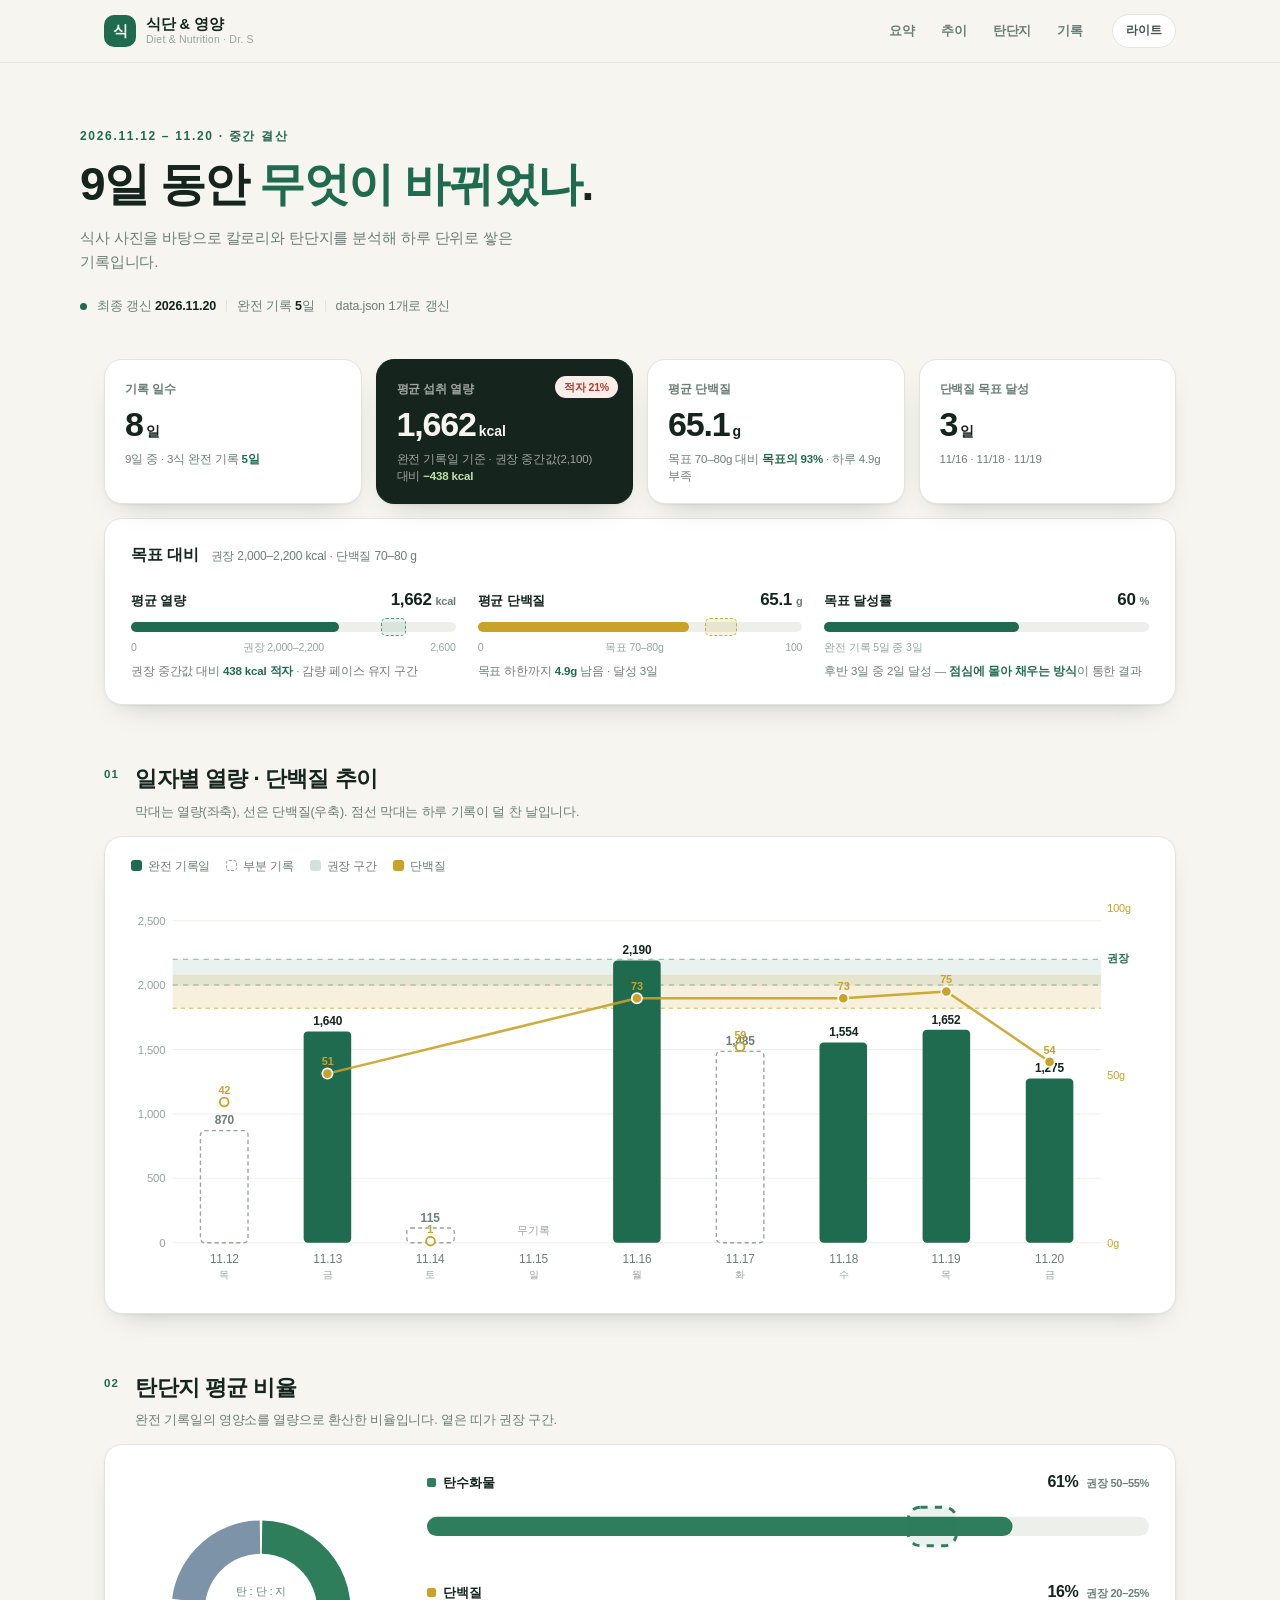
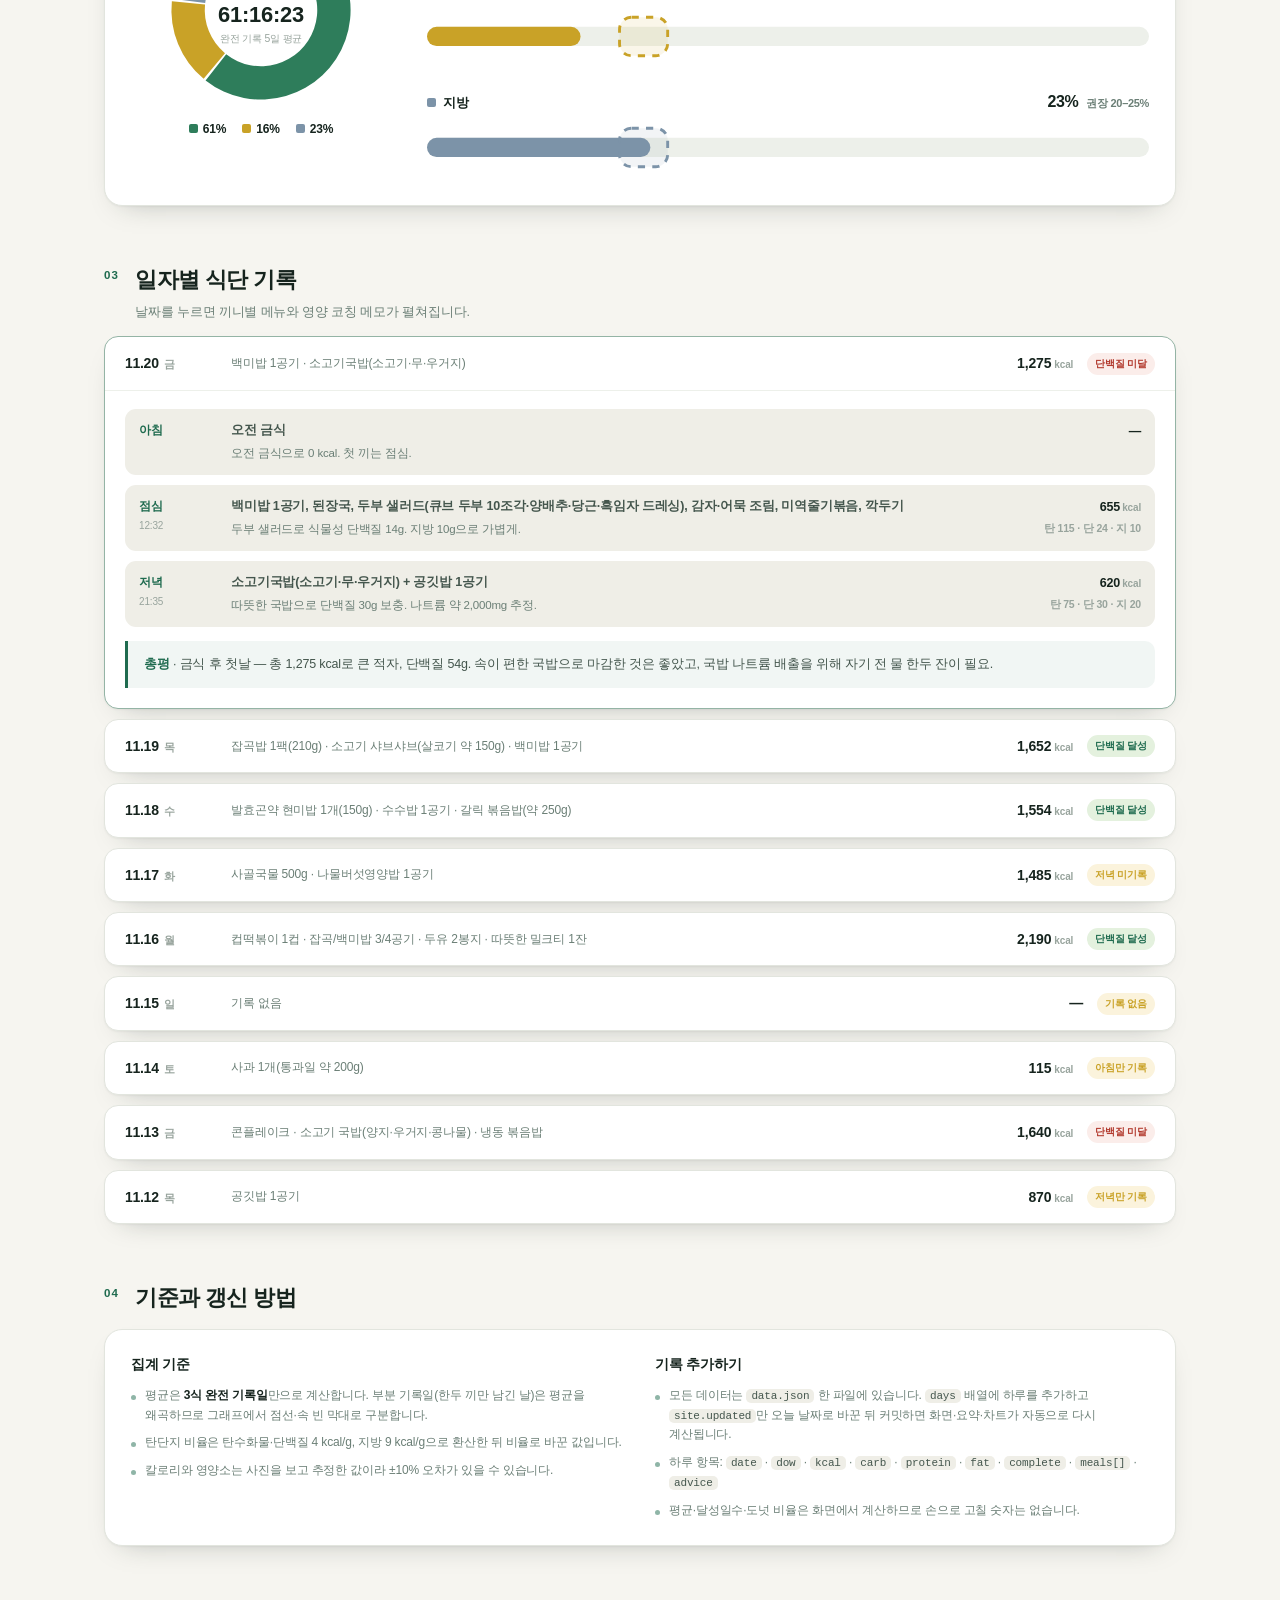
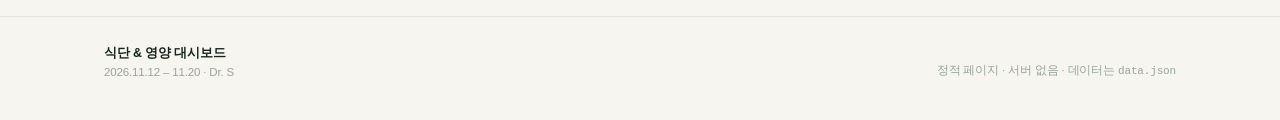
==== diet/index.html @ b8aea612 "식단 대시보드 추가: 2026.11.12–11.20 결산 (diet/, data.json 기반)" ====
<!DOCTYPE html>
<html lang="ko" data-theme="light">
<head>
<meta charset="utf-8">
<meta name="viewport" content="width=device-width, initial-scale=1">
<title>식단 &amp; 영양 대시보드 · Dr. S</title>
<meta name="description" content="2026년 11월 12일–20일 식단 기록 결산. 일자별 열량·단백질 추이와 탄단지 비율, 끼니별 타임라인을 한 화면에 정리한 정적 대시보드.">
<meta name="color-scheme" content="light dark">
<meta name="theme-color" content="#F6F5F0" media="(prefers-color-scheme: light)">
<meta name="theme-color" content="#0F1714" media="(prefers-color-scheme: dark)">
<meta property="og:type" content="website">
<meta property="og:title" content="식단 &amp; 영양 대시보드">
<meta property="og:description" content="9일 식단 결산 — 일자별 열량·단백질, 탄단지 비율, 끼니별 기록">
<link rel="icon" href="data:image/svg+xml,%3Csvg xmlns='http://www.w3.org/2000/svg' viewBox='0 0 64 64'%3E%3Crect width='64' height='64' rx='14' fill='%231F6B4F'/%3E%3Ctext x='32' y='45' font-family='sans-serif' font-size='34' fill='%23F6F5F0' text-anchor='middle'%3E%EC%8B%9D%3C/text%3E%3C/svg%3E">
<link rel="stylesheet" href="style.css?v=20261120a">
<script src="app.js?v=20261120a" defer></script>
</head>
<body>
<a class="skip" href="#main">본문으로 건너뛰기</a>

<header class="topbar">
  <div class="wrap topbar__inner">
    <a class="brand" href="#top">
      <span class="brand__mark" aria-hidden="true">식</span>
      <span class="brand__text">
        <strong>식단 &amp; 영양</strong>
        <span>Diet &amp; Nutrition · Dr. S</span>
      </span>
    </a>
    <nav class="nav" aria-label="섹션 이동">
      <a href="#summary">요약</a>
      <a href="#trend">추이</a>
      <a href="#macro">탄단지</a>
      <a href="#timeline">기록</a>
    </nav>
    <button class="theme" id="themeToggle" type="button" aria-pressed="false">
      <span id="themeLabel">라이트</span>
    </button>
  </div>
</header>

<main id="main">

  <section class="hero wrap" id="top">
    <div class="hero__text">
      <p class="eyebrow">2026.11.12 – 11.20 · 중간 결산</p>
      <h1>9일 동안 <em>무엇이 바뀌었나</em>.</h1>
      <p class="lead" id="siteNote">식사 사진을 바탕으로 칼로리와 탄단지를 분석해 하루 단위로 쌓은 기록입니다.</p>
      <div class="hero__meta">
        <span class="pulse" aria-hidden="true"></span>
        <span>최종 갱신 <b id="updated">—</b></span>
        <span class="sep" aria-hidden="true"></span>
        <span>완전 기록 <b id="completeCount">—</b>일</span>
        <span class="sep" aria-hidden="true"></span>
        <span>data.json <span class="mono">1</span>개로 갱신</span>
      </div>
    </div>
  </section>

  <section class="wrap" id="summary">
    <div class="kpis" id="kpis" aria-label="핵심 지표"></div>

    <div class="panel">
      <div class="panel__head">
        <h2>목표 대비</h2>
        <p>권장 2,000–2,200 kcal · 단백질 70–80 g</p>
      </div>
      <div id="gauges" class="gauges"></div>
    </div>
  </section>

  <section class="wrap" id="trend">
    <div class="sec-head">
      <p class="sec-num" aria-hidden="true">01</p>
      <div class="sec-head__body">
        <h2>일자별 열량 · 단백질 추이</h2>
        <p>막대는 열량(좌축), 선은 단백질(우축). 점선 막대는 하루 기록이 덜 찬 날입니다.</p>
      </div>
    </div>
    <div class="panel panel--chart">
      <div class="legend">
        <span><i class="sw sw--full"></i>완전 기록일</span>
        <span><i class="sw sw--part"></i>부분 기록</span>
        <span><i class="sw sw--band"></i>권장 구간</span>
        <span><i class="sw sw--line"></i>단백질</span>
      </div>
      <div class="chart" id="trendChart"></div>
    </div>
  </section>

  <section class="wrap" id="macro">
    <div class="sec-head">
      <p class="sec-num" aria-hidden="true">02</p>
      <div class="sec-head__body">
        <h2>탄단지 평균 비율</h2>
        <p>완전 기록일의 영양소를 열량으로 환산한 비율입니다. 옅은 띠가 권장 구간.</p>
      </div>
    </div>
    <div class="panel macro">
      <div class="macro__donut" id="macroDonut"></div>
      <div class="macro__bars" id="macroBars"></div>
    </div>
  </section>

  <section class="wrap" id="timeline">
    <div class="sec-head">
      <p class="sec-num" aria-hidden="true">03</p>
      <div class="sec-head__body">
        <h2>일자별 식단 기록</h2>
        <p>날짜를 누르면 끼니별 메뉴와 영양 코칭 메모가 펼쳐집니다.</p>
      </div>
    </div>
    <div class="days" id="days"></div>
  </section>

  <section class="wrap" id="about">
    <div class="sec-head">
      <p class="sec-num" aria-hidden="true">04</p>
      <div class="sec-head__body">
        <h2>기준과 갱신 방법</h2>
      </div>
    </div>
    <div class="panel notes">
      <div class="note">
        <h3>집계 기준</h3>
        <ul>
          <li>평균은 <b>3식 완전 기록일</b>만으로 계산합니다. 부분 기록일(한두 끼만 남긴 날)은 평균을 왜곡하므로 그래프에서 점선·속 빈 막대로 구분합니다.</li>
          <li>탄단지 비율은 탄수화물·단백질 4 kcal/g, 지방 9 kcal/g으로 환산한 뒤 비율로 바꾼 값입니다.</li>
          <li>칼로리와 영양소는 사진을 보고 추정한 값이라 ±10% 오차가 있을 수 있습니다.</li>
        </ul>
      </div>
      <div class="note">
        <h3>기록 추가하기</h3>
        <ul>
          <li>모든 데이터는 <code>data.json</code> 한 파일에 있습니다. <code>days</code> 배열에 하루를 추가하고 <code>site.updated</code>만 오늘 날짜로 바꾼 뒤 커밋하면 화면·요약·차트가 자동으로 다시 계산됩니다.</li>
          <li>하루 항목: <code>date</code> · <code>dow</code> · <code>kcal</code> · <code>carb</code> · <code>protein</code> · <code>fat</code> · <code>complete</code> · <code>meals[]</code> · <code>advice</code></li>
          <li>평균·달성일수·도넛 비율은 화면에서 계산하므로 손으로 고칠 숫자는 없습니다.</li>
        </ul>
      </div>
    </div>
  </section>

</main>

<footer class="foot">
  <div class="wrap foot__inner">
    <div>
      <b>식단 &amp; 영양 대시보드</b>
      <span>2026.11.12 – 11.20 · Dr. S</span>
    </div>
    <div class="foot__right">
      <span>정적 페이지 · 서버 없음 · 데이터는 <code>data.json</code></span>
    </div>
  </div>
</footer>

<div class="tooltip" id="tooltip" role="status" aria-live="polite"></div>
</body>
</html>
---- diet/style.css ----
/* 식단 & 영양 대시보드 — 정적 스타일시트
   라이트/다크 두 모드. 색은 아래 변수만 바꾸면 전체에 반영됩니다. */

:root {
  --bg: #F6F5F0;
  --bg-soft: #EFEEE7;
  --panel: #FFFFFF;
  --ink: #16241E;
  --ink-2: #44564D;
  --ink-3: #6B7F76;
  --ink-4: #98A49D;
  --line: #E2E5DE;
  --line-soft: #EDF0EA;
  --green: #1F6B4F;
  --green-mid: #2E7D5B;
  --green-soft: #E4F1DE;
  --gold: #C9A227;
  --gold-soft: #FBF3DC;
  --slate: #7C93A8;
  --red: #B23A2E;
  --red-soft: #FBEDEA;
  --shadow: 0 1px 2px rgba(22, 36, 30, .04), 0 12px 28px -18px rgba(22, 36, 30, .35);
  --radius: 18px;
  --mono: ui-monospace, SFMono-Regular, Menlo, monospace;
}

html[data-theme="dark"] {
  --bg: #0F1714;
  --bg-soft: #131D19;
  --panel: #16211C;
  --ink: #EEF3EC;
  --ink-2: #C3D0C8;
  --ink-3: #94A79C;
  --ink-4: #6E8177;
  --line: #26332C;
  --line-soft: #1E2A24;
  --green: #5FBF92;
  --green-mid: #4FAE83;
  --green-soft: #1D3A2C;
  --gold: #E0BE55;
  --gold-soft: #33290F;
  --slate: #93A9BC;
  --red: #E0796A;
  --red-soft: #3A211D;
  --shadow: 0 1px 2px rgba(0, 0, 0, .3), 0 18px 34px -24px rgba(0, 0, 0, .8);
}

* { margin: 0; padding: 0; box-sizing: border-box; }

html { scroll-behavior: smooth; }

body {
  font-family: 'Pretendard', -apple-system, BlinkMacSystemFont, 'Apple SD Gothic Neo',
    'Noto Sans KR', 'Malgun Gothic', sans-serif;
  background: var(--bg);
  color: var(--ink);
  line-height: 1.6;
  -webkit-font-smoothing: antialiased;
  letter-spacing: -.01em;
  word-break: keep-all;      /* 한글 어절 단위로 줄바꿈 */
  overflow-wrap: anywhere;
}

.wrap { width: 100%; max-width: 1120px; margin: 0 auto; padding: 0 24px; }
.mono { font-family: var(--mono); }

.skip {
  position: absolute; left: -9999px; top: 0; background: var(--ink); color: var(--bg);
  padding: 10px 16px; border-radius: 0 0 10px 0; z-index: 99;
}
.skip:focus { left: 0; }

/* ── 상단 바 ───────────────────────────────── */
.topbar {
  position: sticky; top: 0; z-index: 20;
  background: color-mix(in srgb, var(--bg) 86%, transparent);
  backdrop-filter: saturate(140%) blur(12px);
  border-bottom: 1px solid var(--line);
}
.topbar__inner { display: flex; align-items: center; gap: 18px; height: 62px; }
.brand { display: flex; align-items: center; gap: 10px; text-decoration: none; color: var(--ink); }
.brand__mark {
  width: 32px; height: 32px; border-radius: 10px; background: var(--green); color: #fff;
  display: grid; place-items: center; font-size: 15px; font-weight: 800;
}
.brand__text { display: flex; flex-direction: column; line-height: 1.2; }
.brand__text strong { font-size: 14.5px; font-weight: 800; }
.brand__text span { font-size: 10.5px; color: var(--ink-4); letter-spacing: .02em; }

.nav { display: flex; gap: 4px; margin-left: auto; }
.nav a {
  font-size: 13px; font-weight: 600; color: var(--ink-3); text-decoration: none;
  padding: 7px 11px; border-radius: 8px; transition: background .15s, color .15s;
}
.nav a:hover { background: var(--bg-soft); color: var(--ink); }

.theme {
  font: inherit; font-size: 12px; font-weight: 600; color: var(--ink-2);
  background: var(--panel); border: 1px solid var(--line); border-radius: 999px;
  padding: 6px 13px; cursor: pointer; transition: border-color .15s, color .15s;
}
.theme:hover { border-color: var(--green); color: var(--green); }

/* ── 히어로 ───────────────────────────────── */
.hero { padding: 64px 0 8px; }
.eyebrow {
  font-size: 12px; font-weight: 700; letter-spacing: .14em; color: var(--green);
  text-transform: uppercase;
}
.hero h1 {
  font-size: clamp(30px, 5vw, 46px); line-height: 1.16; font-weight: 800;
  letter-spacing: -.035em; margin-top: 12px;
}
.hero h1 em { font-style: normal; color: var(--green); }
.lead { font-size: 15px; color: var(--ink-3); margin-top: 14px; max-width: 58ch; }
.hero__meta {
  display: flex; flex-wrap: wrap; align-items: center; gap: 10px;
  margin-top: 22px; font-size: 12.5px; color: var(--ink-3);
}
.hero__meta b { color: var(--ink); font-weight: 700; }
.sep { width: 1px; height: 12px; background: var(--line); }
.pulse {
  width: 7px; height: 7px; border-radius: 50%; background: var(--green);
  box-shadow: 0 0 0 0 color-mix(in srgb, var(--green) 60%, transparent);
  animation: pulse 2.4s infinite;
}
@keyframes pulse {
  0% { box-shadow: 0 0 0 0 color-mix(in srgb, var(--green) 45%, transparent); }
  70% { box-shadow: 0 0 0 9px transparent; }
  100% { box-shadow: 0 0 0 0 transparent; }
}

/* ── KPI ─────────────────────────────────── */
.kpis {
  display: grid; grid-template-columns: repeat(4, 1fr); gap: 14px; margin-top: 34px;
}
.kpi {
  background: var(--panel); border: 1px solid var(--line); border-radius: var(--radius);
  padding: 20px 20px 18px; box-shadow: var(--shadow); position: relative; overflow: hidden;
}
.kpi--accent { background: var(--ink); border-color: var(--ink); color: var(--bg); }
html[data-theme="dark"] .kpi--accent { background: #1D2B24; border-color: #2A3A31; color: var(--ink); }
.kpi__lab { font-size: 12px; font-weight: 600; color: var(--ink-3); }
.kpi--accent .kpi__lab { color: color-mix(in srgb, var(--bg) 62%, transparent); }
html[data-theme="dark"] .kpi--accent .kpi__lab { color: var(--ink-3); }
.kpi__num {
  font-size: clamp(26px, 3.4vw, 34px); font-weight: 800; letter-spacing: -.035em;
  margin-top: 8px; line-height: 1;
}
.kpi__num span { font-size: 14px; font-weight: 700; margin-left: 3px; letter-spacing: 0; }
.kpi__sub { font-size: 11.5px; color: var(--ink-3); margin-top: 10px; line-height: 1.5; }
.kpi--accent .kpi__sub { color: color-mix(in srgb, var(--bg) 62%, transparent); }
html[data-theme="dark"] .kpi--accent .kpi__sub { color: var(--ink-3); }
.kpi__sub b { color: var(--green); font-weight: 700; }
.kpi--accent .kpi__sub b { color: #BFE3A8; }
html[data-theme="dark"] .kpi--accent .kpi__sub b { color: var(--green); }
.kpi__flag {
  position: absolute; right: 14px; top: 16px; font-size: 10.5px; font-weight: 700;
  padding: 3px 9px; border-radius: 999px; background: var(--red-soft); color: var(--red);
}

/* ── 패널 공통 ────────────────────────────── */
.panel {
  background: var(--panel); border: 1px solid var(--line); border-radius: var(--radius);
  padding: 24px 26px; box-shadow: var(--shadow); margin-top: 14px;
}
.panel__head { display: flex; align-items: baseline; gap: 12px; flex-wrap: wrap; margin-bottom: 18px; }
.panel__head h2 { font-size: 15.5px; font-weight: 800; }
.panel__head p { font-size: 12px; color: var(--ink-3); }

/* ── 게이지 ──────────────────────────────── */
.gauges { display: grid; grid-template-columns: repeat(3, 1fr); gap: 22px; }
.gauge__top { display: flex; justify-content: space-between; align-items: baseline; gap: 8px; }
.gauge__name { font-size: 13px; font-weight: 700; }
.gauge__val { font-size: 17px; font-weight: 800; letter-spacing: -.02em; }
.gauge__val small { font-size: 11px; font-weight: 600; color: var(--ink-3); margin-left: 4px; }
.gauge__track {
  position: relative; height: 10px; border-radius: 6px; background: var(--line-soft); margin-top: 9px;
  overflow: visible;
}
.gauge__fill { position: absolute; inset: 0 auto 0 0; border-radius: 6px; background: var(--green); }
.gauge__band {
  position: absolute; top: -4px; bottom: -4px; border-radius: 5px;
  border: 1.2px dashed color-mix(in srgb, var(--green) 70%, transparent);
  background: color-mix(in srgb, var(--green) 9%, transparent);
}
.gauge__band--gold { border-color: color-mix(in srgb, var(--gold) 85%, transparent); background: color-mix(in srgb, var(--gold) 14%, transparent); }
.gauge__scale {
  display: flex; justify-content: space-between; font-size: 10.5px; color: var(--ink-4); margin-top: 7px;
}
.gauge__note { font-size: 11.5px; color: var(--ink-3); margin-top: 6px; }
.gauge__note b { color: var(--green); }

/* ── 섹션 헤더 ────────────────────────────── */
.sec-head { display: flex; gap: 16px; margin: 56px 0 14px; }
.sec-num { font-size: 11.5px; font-weight: 800; color: var(--green); letter-spacing: .1em; padding-top: 4px; }
.sec-head__body h2 { font-size: clamp(19px, 2.4vw, 22px); font-weight: 800; letter-spacing: -.025em; }
.sec-head__body p { font-size: 12.5px; color: var(--ink-3); margin-top: 5px; }

/* ── 차트 ────────────────────────────────── */
.panel--chart { padding: 20px 18px 14px; }
.legend { display: flex; flex-wrap: wrap; gap: 16px; font-size: 11.5px; color: var(--ink-3); padding: 0 8px 10px; }
.legend i { display: inline-block; width: 11px; height: 11px; border-radius: 3px; margin-right: 6px; vertical-align: -1px; }
.sw--full { background: var(--green); }
.sw--part { background: transparent; border: 1.3px dashed var(--ink-4); }
.sw--band { background: color-mix(in srgb, var(--green) 20%, transparent); }
.sw--line { background: var(--gold); border-radius: 50%; }
.chart { width: 100%; }
.chart svg { display: block; width: 100%; height: auto; overflow: visible; }
.chart text { font-family: inherit; }
.chart .hit { fill: transparent; cursor: pointer; }
.chart .hit:hover + .hl, .chart .hit:focus + .hl { opacity: 1; }

.tooltip {
  position: fixed; z-index: 80; pointer-events: none; opacity: 0; transform: translate(-50%, -120%);
  background: var(--ink); color: var(--bg); font-size: 11.5px; font-weight: 600;
  padding: 7px 10px; border-radius: 8px; white-space: nowrap; transition: opacity .12s;
  box-shadow: 0 8px 20px -10px rgba(0, 0, 0, .5);
}
.tooltip.on { opacity: 1; }
html[data-theme="dark"] .tooltip { background: #E8EFE9; color: #16241E; }

/* ── 탄단지 ──────────────────────────────── */
.macro { display: grid; grid-template-columns: 260px 1fr; gap: 36px; align-items: center; }
.macro__donut { display: flex; flex-direction: column; align-items: center; gap: 10px; }
.macro__donut svg { width: 200px; height: 200px; }
.macro__legend { display: flex; gap: 16px; font-size: 12px; font-weight: 600; }
.macro__legend i { display: inline-block; width: 9px; height: 9px; border-radius: 2px; margin-right: 5px; }
.mrow { margin-bottom: 18px; }
.mrow:last-child { margin-bottom: 0; }
.mrow__top { display: flex; justify-content: space-between; align-items: baseline; gap: 8px; }
.mrow__name { font-size: 13px; font-weight: 700; }
.mrow__name i { display: inline-block; width: 9px; height: 9px; border-radius: 2px; margin-right: 7px; }
.mrow__val { font-size: 16px; font-weight: 800; letter-spacing: -.02em; }
.mrow__val em { font-style: normal; font-size: 11px; font-weight: 600; color: var(--ink-3); margin-left: 8px; }
.mrow__bar { width: 100%; margin-top: 6px; }

/* ── 타임라인 ─────────────────────────────── */
.days { display: flex; flex-direction: column; gap: 10px; }
.day {
  background: var(--panel); border: 1px solid var(--line); border-radius: 14px;
  box-shadow: var(--shadow); overflow: hidden;
}
.day[open] { border-color: color-mix(in srgb, var(--green) 40%, var(--line)); }
.day__sum {
  display: grid; grid-template-columns: 92px 1fr auto auto; gap: 14px; align-items: center;
  padding: 15px 20px; cursor: pointer; list-style: none;
}
.day__sum::-webkit-details-marker { display: none; }
.day__sum:hover { background: var(--bg-soft); }
.day__date { font-size: 14px; font-weight: 800; letter-spacing: -.02em; }
.day__date span { font-size: 11px; font-weight: 600; color: var(--ink-4); margin-left: 5px; }
.day__menus {
  font-size: 12px; color: var(--ink-3); overflow: hidden; text-overflow: ellipsis;
  display: -webkit-box; -webkit-line-clamp: 1; -webkit-box-orient: vertical;
}
.day__kcal { font-size: 14px; font-weight: 800; text-align: right; white-space: nowrap; }
.day__kcal i { font-style: normal; font-size: 10px; font-weight: 600; color: var(--ink-4); margin-left: 3px; }
.day__tags { display: flex; gap: 6px; justify-content: flex-end; }
.pill {
  font-size: 10px; font-weight: 700; padding: 3px 8px; border-radius: 999px;
  background: var(--line-soft); color: var(--ink-3); white-space: nowrap;
}
.pill--ok { background: var(--green-soft); color: var(--green); }
.pill--part { background: var(--gold-soft); color: var(--gold); }
.pill--miss { background: var(--red-soft); color: var(--red); }
.day__body { padding: 4px 20px 20px; border-top: 1px solid var(--line-soft); }
.meals { display: grid; gap: 10px; margin-top: 14px; }
.meal {
  display: grid; grid-template-columns: 78px 1fr auto; gap: 14px; align-items: start;
  padding: 12px 14px; background: var(--bg-soft); border-radius: 11px;
}
.meal--empty { opacity: .55; }
.meal__slot { font-size: 12px; font-weight: 800; color: var(--green); }
.meal__slot span { display: block; font-size: 10px; font-weight: 500; color: var(--ink-4); margin-top: 2px; }
.meal__menu { font-size: 12.5px; font-weight: 600; color: var(--ink-2); line-height: 1.55; }
.meal__note { font-size: 11.5px; color: var(--ink-3); margin-top: 5px; line-height: 1.55; }
.meal__k { text-align: right; font-size: 12.5px; font-weight: 800; white-space: nowrap; }
.meal__k i { font-style: normal; font-size: 10px; font-weight: 600; color: var(--ink-4); margin-left: 2px; }
.meal__macro { font-size: 10.5px; font-weight: 600; color: var(--ink-4); margin-top: 3px; }
.advice {
  margin-top: 14px; padding: 13px 16px; border-left: 3px solid var(--green);
  background: color-mix(in srgb, var(--green) 6%, transparent); border-radius: 0 10px 10px 0;
  font-size: 12.5px; color: var(--ink-2); line-height: 1.65;
}
.advice b { font-weight: 800; color: var(--green); }

/* ── 노트 ────────────────────────────────── */
.notes { display: grid; grid-template-columns: 1fr 1fr; gap: 30px; }
.note h3 { font-size: 13.5px; font-weight: 800; margin-bottom: 10px; }
.note ul { list-style: none; display: grid; gap: 8px; }
.note li { position: relative; padding-left: 14px; font-size: 12px; color: var(--ink-3); line-height: 1.65; }
.note li:before { content: ""; position: absolute; left: 0; top: 9px; width: 5px; height: 5px; border-radius: 50%; background: var(--green); opacity: .5; }
.note b { color: var(--ink); font-weight: 700; }
.note code {
  font-family: var(--mono); font-size: 11px; background: var(--bg-soft);
  padding: 1px 5px; border-radius: 5px; color: var(--ink-2);
}

/* ── 푸터 ────────────────────────────────── */
.foot { margin-top: 70px; border-top: 1px solid var(--line); padding: 26px 0 40px; }
.foot__inner { display: flex; justify-content: space-between; align-items: flex-end; gap: 16px; flex-wrap: wrap; font-size: 11.5px; color: var(--ink-4); }
.foot b { display: block; font-size: 12.5px; font-weight: 800; color: var(--ink); }
.foot code { font-family: var(--mono); font-size: 11px; }

/* ── 반응형 ──────────────────────────────── */
@media (max-width: 900px) {
  .kpis { grid-template-columns: repeat(2, 1fr); }
  .gauges { grid-template-columns: 1fr; gap: 18px; }
  .macro { grid-template-columns: 1fr; gap: 22px; }
  .macro__donut { align-items: flex-start; }
  .notes { grid-template-columns: 1fr; gap: 22px; }
  .nav { display: none; }
  .hero { padding-top: 44px; }
}
@media (max-width: 620px) {
  .day__sum { grid-template-columns: 1fr auto; grid-template-areas: "date kcal" "menus menus" "tags tags"; row-gap: 6px; }
  .day__date { grid-area: date; }
  .day__kcal { grid-area: kcal; }
  .day__menus { grid-area: menus; -webkit-line-clamp: 2; }
  .day__tags { grid-area: tags; justify-content: flex-start; }
  .meal { grid-template-columns: 66px 1fr; }
  .meal__k { grid-column: 2; text-align: left; display: flex; gap: 8px; align-items: baseline; }
  .panel { padding: 20px 16px; }
  .brand__text span { display: none; }
}

@media (prefers-reduced-motion: reduce) {
  html { scroll-behavior: auto; }
  .pulse { animation: none; }
}
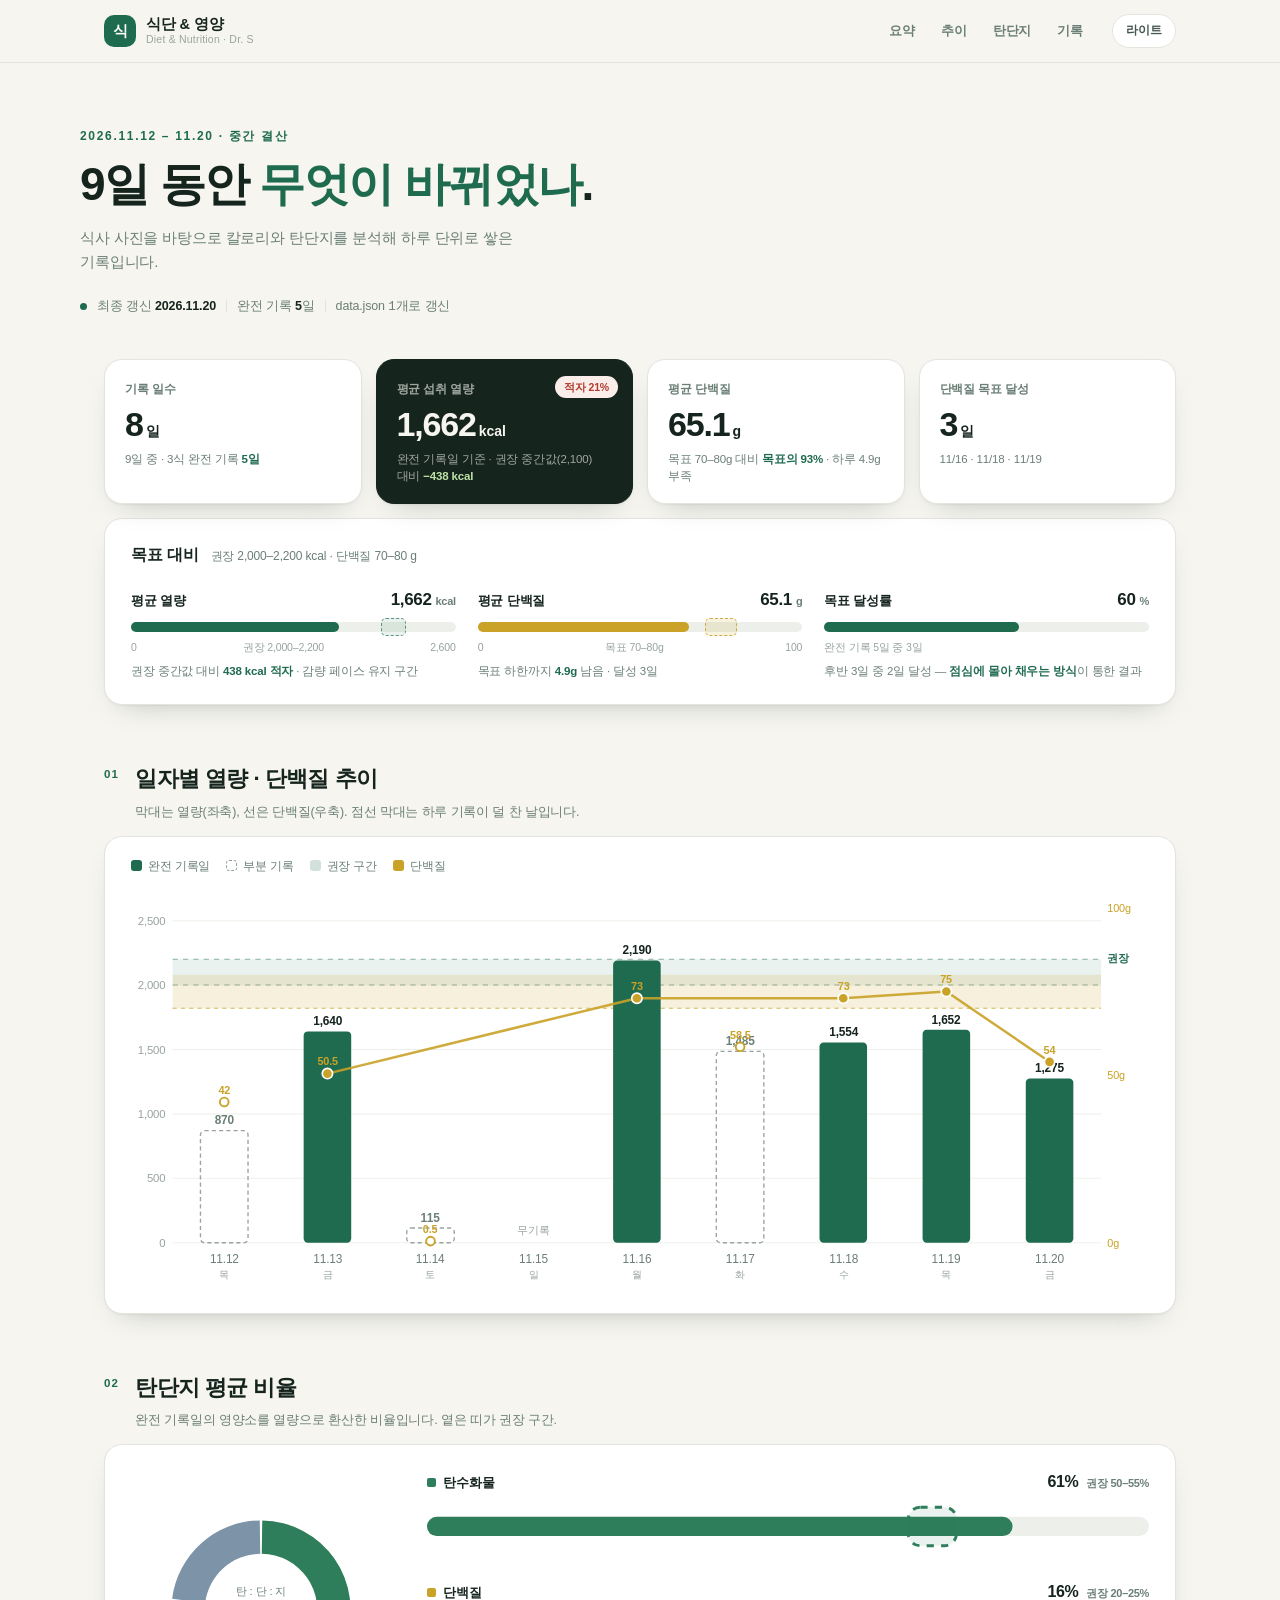
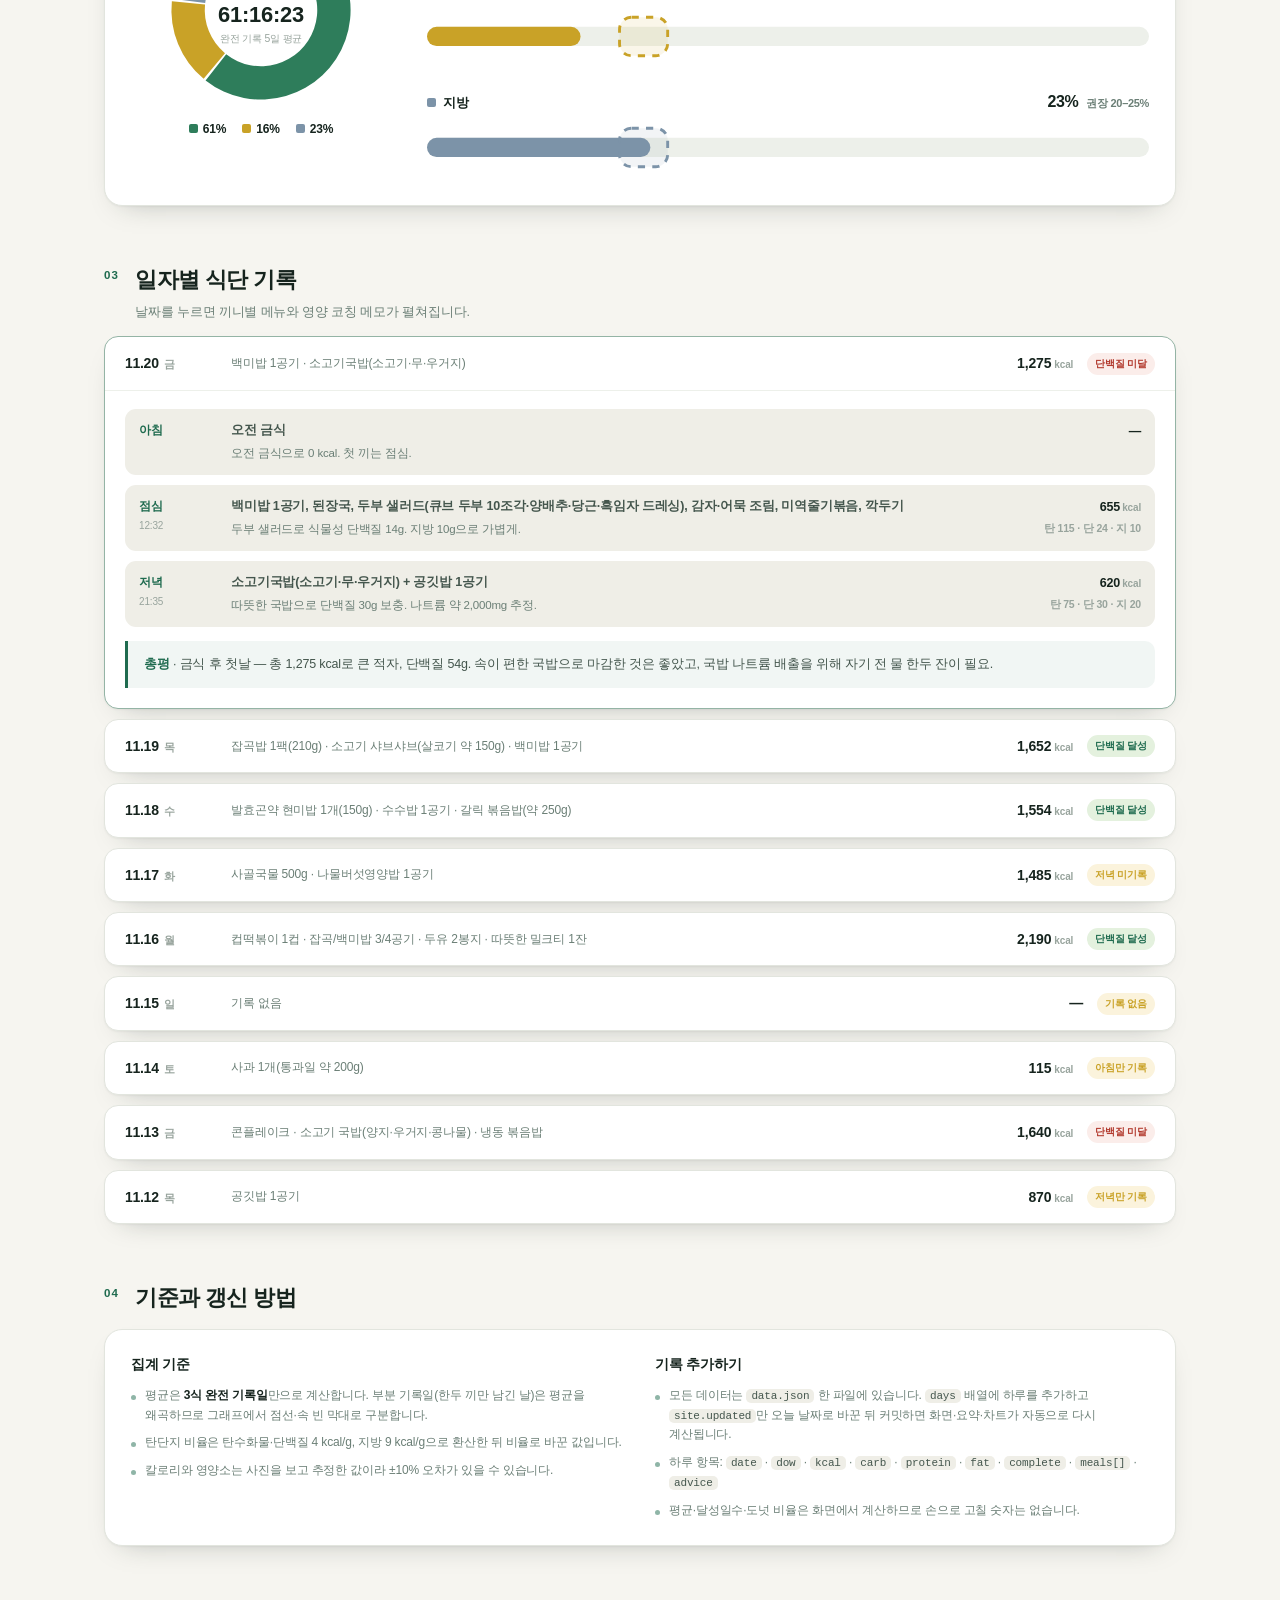
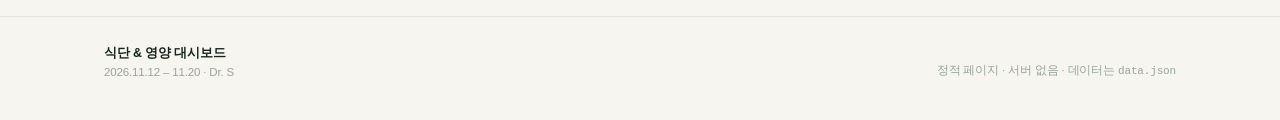
==== commit bb9465f8: "식단 대시보드: 소수 영양소 표기 수정 (50.5g가 51로 반올림되던 문제)" ====
--- a/diet/index.html
+++ b/diet/index.html
@@ -13,7 +13,7 @@
 <meta property="og:description" content="9일 식단 결산 — 일자별 열량·단백질, 탄단지 비율, 끼니별 기록">
 <link rel="icon" href="data:image/svg+xml,%3Csvg xmlns='http://www.w3.org/2000/svg' viewBox='0 0 64 64'%3E%3Crect width='64' height='64' rx='14' fill='%231F6B4F'/%3E%3Ctext x='32' y='45' font-family='sans-serif' font-size='34' fill='%23F6F5F0' text-anchor='middle'%3E%EC%8B%9D%3C/text%3E%3C/svg%3E">
 <link rel="stylesheet" href="style.css?v=20261120a">
-<script src="app.js?v=20261120a" defer></script>
+<script src="app.js?v=20261120b" defer></script>
 </head>
 <body>
 <a class="skip" href="#main">본문으로 건너뛰기</a>
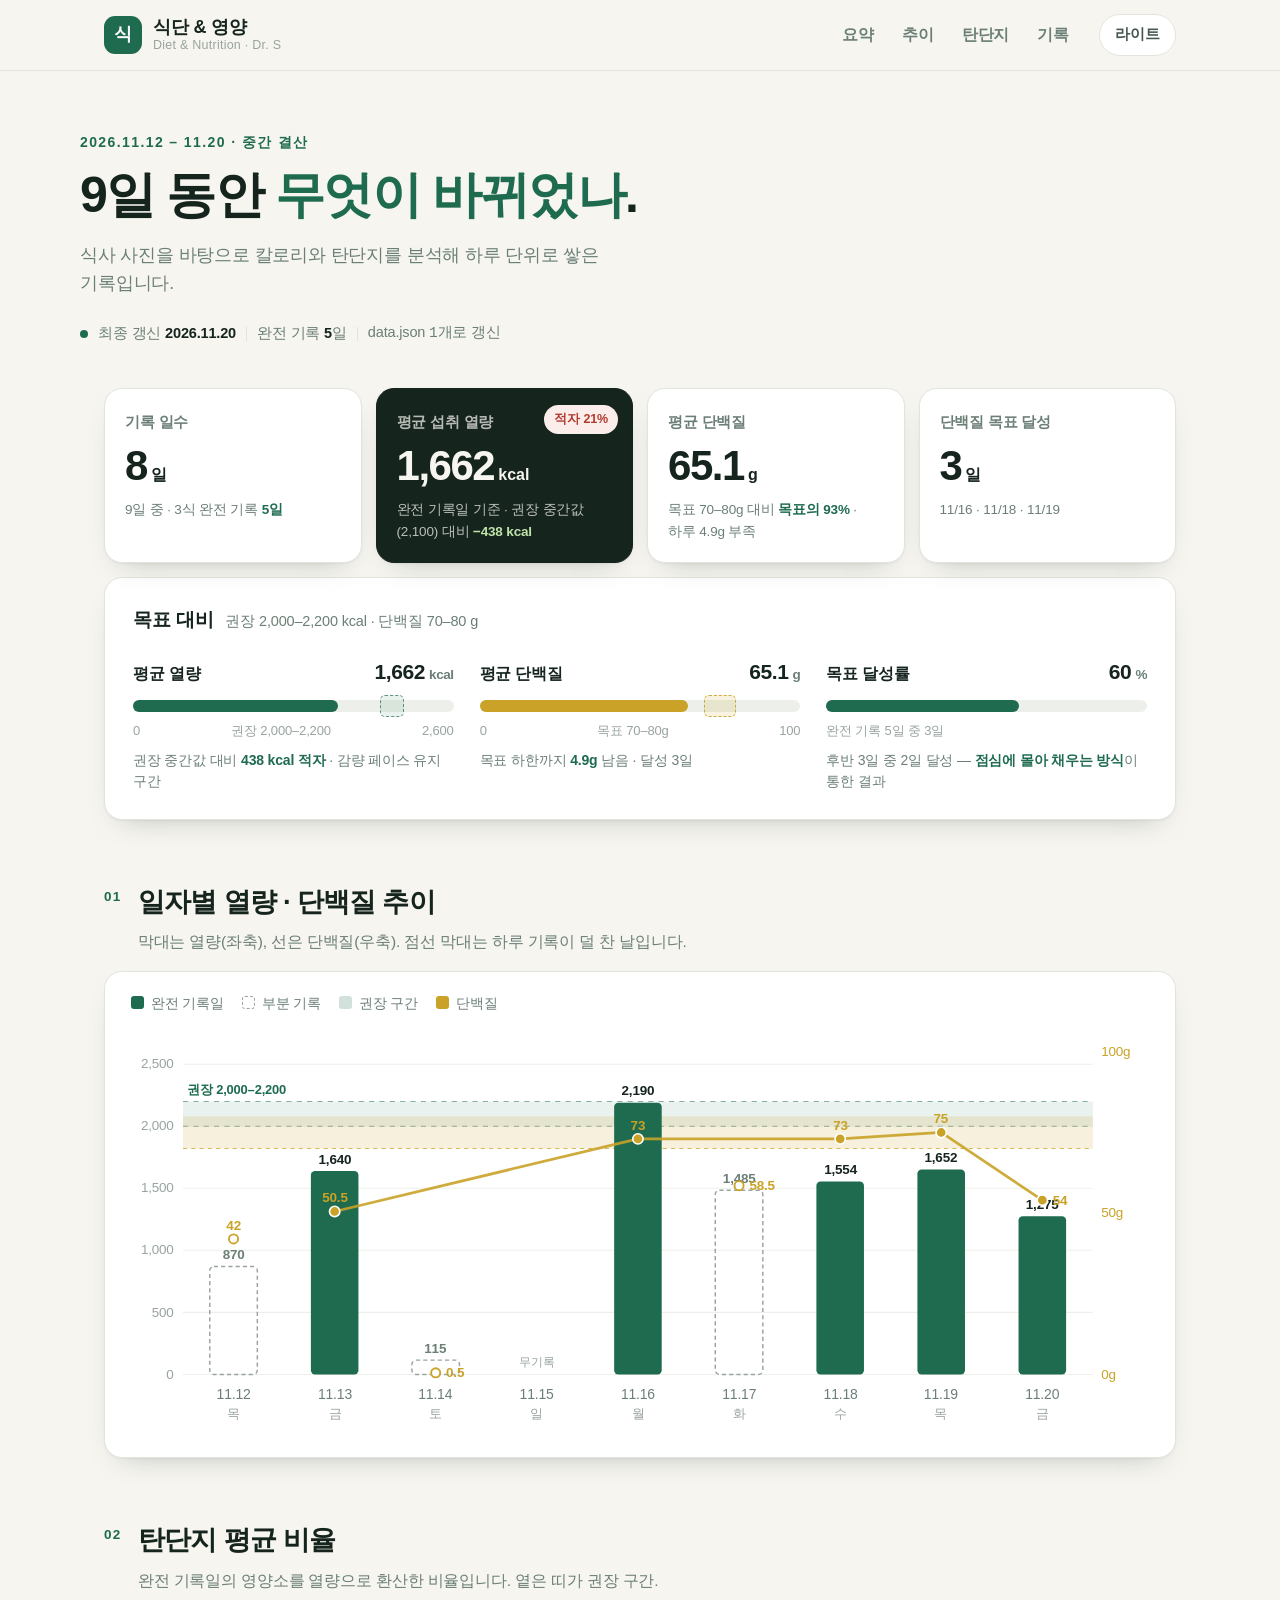
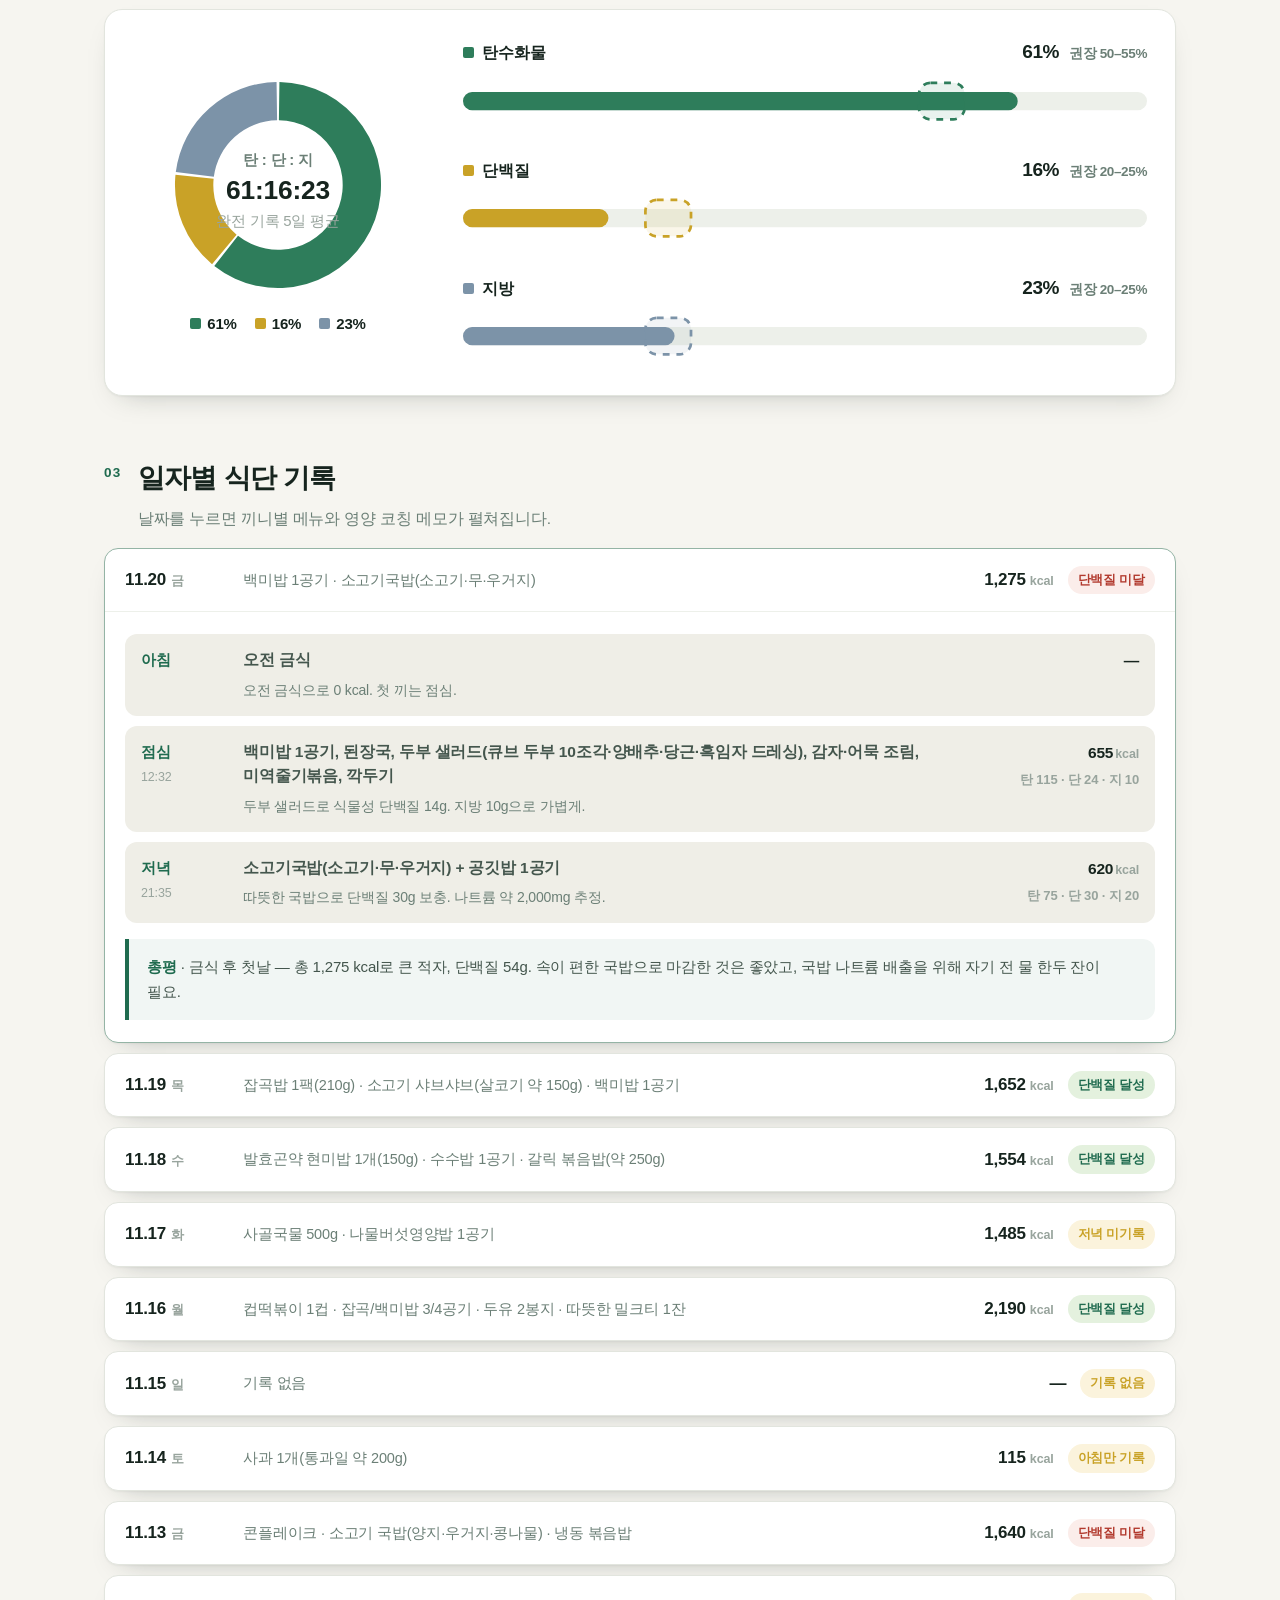
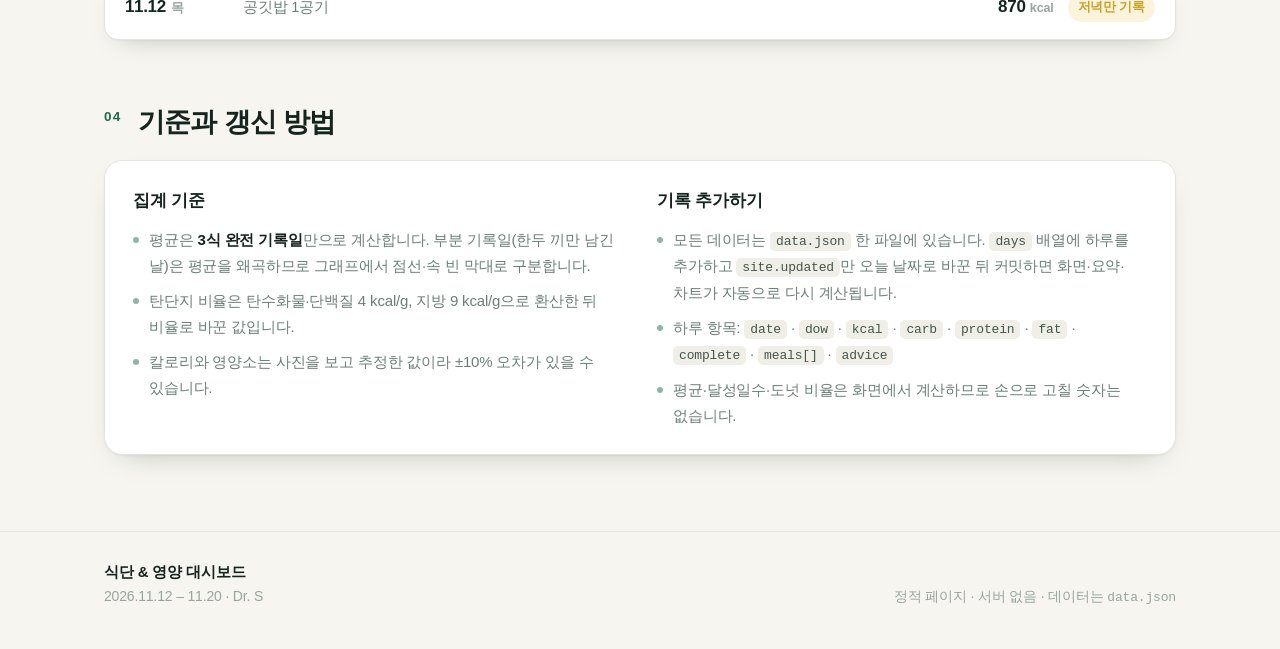
==== commit e52c587d: "식단 대시보드: 모바일 가독성 개선 — 글자 크기 상향(본문 16.5~17px, 캡션 13px+) 및 차트 축·값 라벨 확대" ====
--- a/diet/index.html
+++ b/diet/index.html
@@ -12,8 +12,8 @@
 <meta property="og:title" content="식단 &amp; 영양 대시보드">
 <meta property="og:description" content="9일 식단 결산 — 일자별 열량·단백질, 탄단지 비율, 끼니별 기록">
 <link rel="icon" href="data:image/svg+xml,%3Csvg xmlns='http://www.w3.org/2000/svg' viewBox='0 0 64 64'%3E%3Crect width='64' height='64' rx='14' fill='%231F6B4F'/%3E%3Ctext x='32' y='45' font-family='sans-serif' font-size='34' fill='%23F6F5F0' text-anchor='middle'%3E%EC%8B%9D%3C/text%3E%3C/svg%3E">
-<link rel="stylesheet" href="style.css?v=20261120a">
-<script src="app.js?v=20261120b" defer></script>
+<link rel="stylesheet" href="style.css?v=20261120c">
+<script src="app.js?v=20261120d" defer></script>
 </head>
 <body>
 <a class="skip" href="#main">본문으로 건너뛰기</a>
--- a/diet/style.css
+++ b/diet/style.css
@@ -1,5 +1,6 @@
 /* 식단 & 영양 대시보드 — 정적 스타일시트
-   라이트/다크 두 모드. 색은 아래 변수만 바꾸면 전체에 반영됩니다. */
+   라이트/다크 두 모드. 색은 아래 변수만 바꾸면 전체에 반영됩니다.
+   2026-11-20: 모바일 가독성 강화 — 본문 16.5px, 캡션 13px 이상으로 상향. */
 
 :root {
   --bg: #F6F5F0;
@@ -30,8 +31,8 @@
   --panel: #16211C;
   --ink: #EEF3EC;
   --ink-2: #C3D0C8;
-  --ink-3: #94A79C;
-  --ink-4: #6E8177;
+  --ink-3: #A3B5AA;
+  --ink-4: #86988E;
   --line: #26332C;
   --line-soft: #1E2A24;
   --green: #5FBF92;
@@ -47,14 +48,19 @@
 
 * { margin: 0; padding: 0; box-sizing: border-box; }
 
-html { scroll-behavior: smooth; }
+html {
+  scroll-behavior: smooth;
+  -webkit-text-size-adjust: 100%;
+  text-size-adjust: 100%;
+}
 
 body {
   font-family: 'Pretendard', -apple-system, BlinkMacSystemFont, 'Apple SD Gothic Neo',
     'Noto Sans KR', 'Malgun Gothic', sans-serif;
   background: var(--bg);
   color: var(--ink);
-  line-height: 1.6;
+  font-size: 16.5px;
+  line-height: 1.65;
   -webkit-font-smoothing: antialiased;
   letter-spacing: -.01em;
   word-break: keep-all;      /* 한글 어절 단위로 줄바꿈 */
@@ -77,50 +83,50 @@
   backdrop-filter: saturate(140%) blur(12px);
   border-bottom: 1px solid var(--line);
 }
-.topbar__inner { display: flex; align-items: center; gap: 18px; height: 62px; }
-.brand { display: flex; align-items: center; gap: 10px; text-decoration: none; color: var(--ink); }
+.topbar__inner { display: flex; align-items: center; gap: 18px; height: 70px; }
+.brand { display: flex; align-items: center; gap: 11px; text-decoration: none; color: var(--ink); }
 .brand__mark {
-  width: 32px; height: 32px; border-radius: 10px; background: var(--green); color: #fff;
-  display: grid; place-items: center; font-size: 15px; font-weight: 800;
-}
-.brand__text { display: flex; flex-direction: column; line-height: 1.2; }
-.brand__text strong { font-size: 14.5px; font-weight: 800; }
-.brand__text span { font-size: 10.5px; color: var(--ink-4); letter-spacing: .02em; }
+  width: 38px; height: 38px; border-radius: 11px; background: var(--green); color: #fff;
+  display: grid; place-items: center; font-size: 18px; font-weight: 800;
+}
+.brand__text { display: flex; flex-direction: column; line-height: 1.25; }
+.brand__text strong { font-size: 18px; font-weight: 800; }
+.brand__text span { font-size: 12.5px; color: var(--ink-4); letter-spacing: .02em; }
 
 .nav { display: flex; gap: 4px; margin-left: auto; }
 .nav a {
-  font-size: 13px; font-weight: 600; color: var(--ink-3); text-decoration: none;
-  padding: 7px 11px; border-radius: 8px; transition: background .15s, color .15s;
+  font-size: 15.5px; font-weight: 600; color: var(--ink-3); text-decoration: none;
+  padding: 8px 12px; border-radius: 9px; transition: background .15s, color .15s;
 }
 .nav a:hover { background: var(--bg-soft); color: var(--ink); }
 
 .theme {
-  font: inherit; font-size: 12px; font-weight: 600; color: var(--ink-2);
+  font: inherit; font-size: 14.5px; font-weight: 600; color: var(--ink-2);
   background: var(--panel); border: 1px solid var(--line); border-radius: 999px;
-  padding: 6px 13px; cursor: pointer; transition: border-color .15s, color .15s;
+  padding: 8px 15px; cursor: pointer; transition: border-color .15s, color .15s;
 }
 .theme:hover { border-color: var(--green); color: var(--green); }
 
 /* ── 히어로 ───────────────────────────────── */
-.hero { padding: 64px 0 8px; }
+.hero { padding: 60px 0 8px; }
 .eyebrow {
-  font-size: 12px; font-weight: 700; letter-spacing: .14em; color: var(--green);
+  font-size: 14px; font-weight: 700; letter-spacing: .1em; color: var(--green);
   text-transform: uppercase;
 }
 .hero h1 {
-  font-size: clamp(30px, 5vw, 46px); line-height: 1.16; font-weight: 800;
+  font-size: clamp(32px, 5vw, 50px); line-height: 1.18; font-weight: 800;
   letter-spacing: -.035em; margin-top: 12px;
 }
 .hero h1 em { font-style: normal; color: var(--green); }
-.lead { font-size: 15px; color: var(--ink-3); margin-top: 14px; max-width: 58ch; }
+.lead { font-size: 17.5px; color: var(--ink-3); margin-top: 16px; max-width: 56ch; line-height: 1.6; }
 .hero__meta {
   display: flex; flex-wrap: wrap; align-items: center; gap: 10px;
-  margin-top: 22px; font-size: 12.5px; color: var(--ink-3);
+  margin-top: 24px; font-size: 14.5px; color: var(--ink-3);
 }
 .hero__meta b { color: var(--ink); font-weight: 700; }
-.sep { width: 1px; height: 12px; background: var(--line); }
+.sep { width: 1px; height: 14px; background: var(--line); }
 .pulse {
-  width: 7px; height: 7px; border-radius: 50%; background: var(--green);
+  width: 8px; height: 8px; border-radius: 50%; background: var(--green);
   box-shadow: 0 0 0 0 color-mix(in srgb, var(--green) 60%, transparent);
   animation: pulse 2.4s infinite;
 }
@@ -136,73 +142,74 @@
 }
 .kpi {
   background: var(--panel); border: 1px solid var(--line); border-radius: var(--radius);
-  padding: 20px 20px 18px; box-shadow: var(--shadow); position: relative; overflow: hidden;
+  padding: 22px 20px 20px; box-shadow: var(--shadow); position: relative; overflow: hidden;
 }
 .kpi--accent { background: var(--ink); border-color: var(--ink); color: var(--bg); }
 html[data-theme="dark"] .kpi--accent { background: #1D2B24; border-color: #2A3A31; color: var(--ink); }
-.kpi__lab { font-size: 12px; font-weight: 600; color: var(--ink-3); }
-.kpi--accent .kpi__lab { color: color-mix(in srgb, var(--bg) 62%, transparent); }
+.kpi__lab { font-size: 14.5px; font-weight: 600; color: var(--ink-3); }
+.kpi--accent .kpi__lab { color: color-mix(in srgb, var(--bg) 72%, transparent); }
 html[data-theme="dark"] .kpi--accent .kpi__lab { color: var(--ink-3); }
 .kpi__num {
-  font-size: clamp(26px, 3.4vw, 34px); font-weight: 800; letter-spacing: -.035em;
-  margin-top: 8px; line-height: 1;
-}
-.kpi__num span { font-size: 14px; font-weight: 700; margin-left: 3px; letter-spacing: 0; }
-.kpi__sub { font-size: 11.5px; color: var(--ink-3); margin-top: 10px; line-height: 1.5; }
-.kpi--accent .kpi__sub { color: color-mix(in srgb, var(--bg) 62%, transparent); }
+  font-size: clamp(32px, 3.6vw, 42px); font-weight: 800; letter-spacing: -.035em;
+  margin-top: 10px; line-height: 1; white-space: nowrap;
+}
+.kpi__num span { font-size: 16px; font-weight: 700; margin-left: 4px; letter-spacing: 0; }
+.kpi__sub { font-size: 13.5px; color: var(--ink-3); margin-top: 12px; line-height: 1.6; }
+.kpi--accent .kpi__sub { color: color-mix(in srgb, var(--bg) 74%, transparent); }
 html[data-theme="dark"] .kpi--accent .kpi__sub { color: var(--ink-3); }
 .kpi__sub b { color: var(--green); font-weight: 700; }
 .kpi--accent .kpi__sub b { color: #BFE3A8; }
 html[data-theme="dark"] .kpi--accent .kpi__sub b { color: var(--green); }
 .kpi__flag {
-  position: absolute; right: 14px; top: 16px; font-size: 10.5px; font-weight: 700;
-  padding: 3px 9px; border-radius: 999px; background: var(--red-soft); color: var(--red);
+  position: absolute; right: 14px; top: 16px; font-size: 12.5px; font-weight: 700;
+  padding: 4px 10px; border-radius: 999px; background: var(--red-soft); color: var(--red);
 }
 
 /* ── 패널 공통 ────────────────────────────── */
 .panel {
   background: var(--panel); border: 1px solid var(--line); border-radius: var(--radius);
-  padding: 24px 26px; box-shadow: var(--shadow); margin-top: 14px;
-}
-.panel__head { display: flex; align-items: baseline; gap: 12px; flex-wrap: wrap; margin-bottom: 18px; }
-.panel__head h2 { font-size: 15.5px; font-weight: 800; }
-.panel__head p { font-size: 12px; color: var(--ink-3); }
+  padding: 26px 28px; box-shadow: var(--shadow); margin-top: 14px;
+}
+.panel__head { display: flex; align-items: baseline; gap: 12px; flex-wrap: wrap; margin-bottom: 20px; }
+.panel__head h2 { font-size: 19px; font-weight: 800; }
+.panel__head p { font-size: 14.5px; color: var(--ink-3); }
 
 /* ── 게이지 ──────────────────────────────── */
-.gauges { display: grid; grid-template-columns: repeat(3, 1fr); gap: 22px; }
+.gauges { display: grid; grid-template-columns: repeat(3, 1fr); gap: 26px; }
 .gauge__top { display: flex; justify-content: space-between; align-items: baseline; gap: 8px; }
-.gauge__name { font-size: 13px; font-weight: 700; }
-.gauge__val { font-size: 17px; font-weight: 800; letter-spacing: -.02em; }
-.gauge__val small { font-size: 11px; font-weight: 600; color: var(--ink-3); margin-left: 4px; }
+.gauge__name { font-size: 15.5px; font-weight: 700; }
+.gauge__val { font-size: 21px; font-weight: 800; letter-spacing: -.02em; white-space: nowrap; }
+.gauge__val small { font-size: 13.5px; font-weight: 600; color: var(--ink-3); margin-left: 4px; }
 .gauge__track {
-  position: relative; height: 10px; border-radius: 6px; background: var(--line-soft); margin-top: 9px;
+  position: relative; height: 12px; border-radius: 6px; background: var(--line-soft); margin-top: 10px;
   overflow: visible;
 }
 .gauge__fill { position: absolute; inset: 0 auto 0 0; border-radius: 6px; background: var(--green); }
 .gauge__band {
-  position: absolute; top: -4px; bottom: -4px; border-radius: 5px;
-  border: 1.2px dashed color-mix(in srgb, var(--green) 70%, transparent);
+  position: absolute; top: -5px; bottom: -5px; border-radius: 5px;
+  border: 1.4px dashed color-mix(in srgb, var(--green) 70%, transparent);
   background: color-mix(in srgb, var(--green) 9%, transparent);
 }
 .gauge__band--gold { border-color: color-mix(in srgb, var(--gold) 85%, transparent); background: color-mix(in srgb, var(--gold) 14%, transparent); }
 .gauge__scale {
-  display: flex; justify-content: space-between; font-size: 10.5px; color: var(--ink-4); margin-top: 7px;
-}
-.gauge__note { font-size: 11.5px; color: var(--ink-3); margin-top: 6px; }
+  display: flex; justify-content: space-between; gap: 6px;
+  font-size: 13px; color: var(--ink-4); margin-top: 8px;
+}
+.gauge__note { font-size: 14px; color: var(--ink-3); margin-top: 8px; line-height: 1.55; }
 .gauge__note b { color: var(--green); }
 
 /* ── 섹션 헤더 ────────────────────────────── */
-.sec-head { display: flex; gap: 16px; margin: 56px 0 14px; }
-.sec-num { font-size: 11.5px; font-weight: 800; color: var(--green); letter-spacing: .1em; padding-top: 4px; }
-.sec-head__body h2 { font-size: clamp(19px, 2.4vw, 22px); font-weight: 800; letter-spacing: -.025em; }
-.sec-head__body p { font-size: 12.5px; color: var(--ink-3); margin-top: 5px; }
+.sec-head { display: flex; gap: 16px; margin: 60px 0 16px; }
+.sec-num { font-size: 13.5px; font-weight: 800; color: var(--green); letter-spacing: .1em; padding-top: 6px; }
+.sec-head__body h2 { font-size: clamp(22px, 2.6vw, 27px); font-weight: 800; letter-spacing: -.025em; }
+.sec-head__body p { font-size: 15.5px; color: var(--ink-3); margin-top: 6px; line-height: 1.6; }
 
 /* ── 차트 ────────────────────────────────── */
-.panel--chart { padding: 20px 18px 14px; }
-.legend { display: flex; flex-wrap: wrap; gap: 16px; font-size: 11.5px; color: var(--ink-3); padding: 0 8px 10px; }
-.legend i { display: inline-block; width: 11px; height: 11px; border-radius: 3px; margin-right: 6px; vertical-align: -1px; }
+.panel--chart { padding: 20px 18px 16px; }
+.legend { display: flex; flex-wrap: wrap; gap: 8px 18px; font-size: 14px; color: var(--ink-3); padding: 0 8px 12px; }
+.legend i { display: inline-block; width: 13px; height: 13px; border-radius: 3px; margin-right: 7px; vertical-align: -1px; }
 .sw--full { background: var(--green); }
-.sw--part { background: transparent; border: 1.3px dashed var(--ink-4); }
+.sw--part { background: transparent; border: 1.5px dashed var(--ink-4); }
 .sw--band { background: color-mix(in srgb, var(--green) 20%, transparent); }
 .sw--line { background: var(--gold); border-radius: 50%; }
 .chart { width: 100%; }
@@ -213,27 +220,27 @@
 
 .tooltip {
   position: fixed; z-index: 80; pointer-events: none; opacity: 0; transform: translate(-50%, -120%);
-  background: var(--ink); color: var(--bg); font-size: 11.5px; font-weight: 600;
-  padding: 7px 10px; border-radius: 8px; white-space: nowrap; transition: opacity .12s;
+  background: var(--ink); color: var(--bg); font-size: 14px; font-weight: 600;
+  padding: 8px 12px; border-radius: 9px; white-space: nowrap; transition: opacity .12s;
   box-shadow: 0 8px 20px -10px rgba(0, 0, 0, .5);
 }
 .tooltip.on { opacity: 1; }
 html[data-theme="dark"] .tooltip { background: #E8EFE9; color: #16241E; }
 
 /* ── 탄단지 ──────────────────────────────── */
-.macro { display: grid; grid-template-columns: 260px 1fr; gap: 36px; align-items: center; }
-.macro__donut { display: flex; flex-direction: column; align-items: center; gap: 10px; }
-.macro__donut svg { width: 200px; height: 200px; }
-.macro__legend { display: flex; gap: 16px; font-size: 12px; font-weight: 600; }
-.macro__legend i { display: inline-block; width: 9px; height: 9px; border-radius: 2px; margin-right: 5px; }
-.mrow { margin-bottom: 18px; }
+.macro { display: grid; grid-template-columns: 290px 1fr; gap: 40px; align-items: center; }
+.macro__donut { display: flex; flex-direction: column; align-items: center; gap: 12px; }
+.macro__donut svg { width: 230px; height: 230px; }
+.macro__legend { display: flex; gap: 18px; font-size: 15px; font-weight: 600; }
+.macro__legend i { display: inline-block; width: 11px; height: 11px; border-radius: 2px; margin-right: 6px; }
+.mrow { margin-bottom: 20px; }
 .mrow:last-child { margin-bottom: 0; }
 .mrow__top { display: flex; justify-content: space-between; align-items: baseline; gap: 8px; }
-.mrow__name { font-size: 13px; font-weight: 700; }
-.mrow__name i { display: inline-block; width: 9px; height: 9px; border-radius: 2px; margin-right: 7px; }
-.mrow__val { font-size: 16px; font-weight: 800; letter-spacing: -.02em; }
-.mrow__val em { font-style: normal; font-size: 11px; font-weight: 600; color: var(--ink-3); margin-left: 8px; }
-.mrow__bar { width: 100%; margin-top: 6px; }
+.mrow__name { font-size: 15.5px; font-weight: 700; }
+.mrow__name i { display: inline-block; width: 11px; height: 11px; border-radius: 2px; margin-right: 8px; }
+.mrow__val { font-size: 19px; font-weight: 800; letter-spacing: -.02em; white-space: nowrap; }
+.mrow__val em { font-style: normal; font-size: 13.5px; font-weight: 600; color: var(--ink-3); margin-left: 10px; }
+.mrow__bar { width: 100%; margin-top: 8px; }
 
 /* ── 타임라인 ─────────────────────────────── */
 .days { display: flex; flex-direction: column; gap: 10px; }
@@ -243,86 +250,148 @@
 }
 .day[open] { border-color: color-mix(in srgb, var(--green) 40%, var(--line)); }
 .day__sum {
-  display: grid; grid-template-columns: 92px 1fr auto auto; gap: 14px; align-items: center;
-  padding: 15px 20px; cursor: pointer; list-style: none;
+  display: grid; grid-template-columns: 104px 1fr auto auto; gap: 14px; align-items: center;
+  padding: 17px 20px; cursor: pointer; list-style: none;
 }
 .day__sum::-webkit-details-marker { display: none; }
 .day__sum:hover { background: var(--bg-soft); }
-.day__date { font-size: 14px; font-weight: 800; letter-spacing: -.02em; }
-.day__date span { font-size: 11px; font-weight: 600; color: var(--ink-4); margin-left: 5px; }
+.day__date { font-size: 17px; font-weight: 800; letter-spacing: -.02em; white-space: nowrap; }
+.day__date span { font-size: 13px; font-weight: 600; color: var(--ink-4); margin-left: 5px; }
 .day__menus {
-  font-size: 12px; color: var(--ink-3); overflow: hidden; text-overflow: ellipsis;
+  font-size: 14.5px; color: var(--ink-3); line-height: 1.55; overflow: hidden; text-overflow: ellipsis;
   display: -webkit-box; -webkit-line-clamp: 1; -webkit-box-orient: vertical;
 }
-.day__kcal { font-size: 14px; font-weight: 800; text-align: right; white-space: nowrap; }
-.day__kcal i { font-style: normal; font-size: 10px; font-weight: 600; color: var(--ink-4); margin-left: 3px; }
+.day__kcal { font-size: 17px; font-weight: 800; text-align: right; white-space: nowrap; }
+.day__kcal i { font-style: normal; font-size: 12.5px; font-weight: 600; color: var(--ink-4); margin-left: 4px; }
 .day__tags { display: flex; gap: 6px; justify-content: flex-end; }
 .pill {
-  font-size: 10px; font-weight: 700; padding: 3px 8px; border-radius: 999px;
+  font-size: 12.5px; font-weight: 700; padding: 4px 10px; border-radius: 999px;
   background: var(--line-soft); color: var(--ink-3); white-space: nowrap;
 }
 .pill--ok { background: var(--green-soft); color: var(--green); }
 .pill--part { background: var(--gold-soft); color: var(--gold); }
 .pill--miss { background: var(--red-soft); color: var(--red); }
-.day__body { padding: 4px 20px 20px; border-top: 1px solid var(--line-soft); }
-.meals { display: grid; gap: 10px; margin-top: 14px; }
+.day__body { padding: 6px 20px 22px; border-top: 1px solid var(--line-soft); }
+.meals { display: grid; gap: 10px; margin-top: 16px; }
 .meal {
-  display: grid; grid-template-columns: 78px 1fr auto; gap: 14px; align-items: start;
-  padding: 12px 14px; background: var(--bg-soft); border-radius: 11px;
-}
-.meal--empty { opacity: .55; }
-.meal__slot { font-size: 12px; font-weight: 800; color: var(--green); }
-.meal__slot span { display: block; font-size: 10px; font-weight: 500; color: var(--ink-4); margin-top: 2px; }
-.meal__menu { font-size: 12.5px; font-weight: 600; color: var(--ink-2); line-height: 1.55; }
-.meal__note { font-size: 11.5px; color: var(--ink-3); margin-top: 5px; line-height: 1.55; }
-.meal__k { text-align: right; font-size: 12.5px; font-weight: 800; white-space: nowrap; }
-.meal__k i { font-style: normal; font-size: 10px; font-weight: 600; color: var(--ink-4); margin-left: 2px; }
-.meal__macro { font-size: 10.5px; font-weight: 600; color: var(--ink-4); margin-top: 3px; }
+  display: grid; grid-template-columns: 88px 1fr auto; gap: 14px; align-items: start;
+  padding: 14px 16px; background: var(--bg-soft); border-radius: 12px;
+}
+.meal--empty { opacity: .6; }
+.meal__slot { font-size: 15px; font-weight: 800; color: var(--green); }
+.meal__slot span { display: block; font-size: 12.5px; font-weight: 500; color: var(--ink-4); margin-top: 3px; }
+.meal__menu { font-size: 15.5px; font-weight: 600; color: var(--ink-2); line-height: 1.6; }
+.meal__note { font-size: 14px; color: var(--ink-3); margin-top: 6px; line-height: 1.6; }
+.meal__k { text-align: right; font-size: 15.5px; font-weight: 800; white-space: nowrap; }
+.meal__k i { font-style: normal; font-size: 12.5px; font-weight: 600; color: var(--ink-4); margin-left: 2px; }
+.meal__macro { font-size: 13px; font-weight: 600; color: var(--ink-4); margin-top: 4px; white-space: nowrap; }
 .advice {
-  margin-top: 14px; padding: 13px 16px; border-left: 3px solid var(--green);
-  background: color-mix(in srgb, var(--green) 6%, transparent); border-radius: 0 10px 10px 0;
-  font-size: 12.5px; color: var(--ink-2); line-height: 1.65;
+  margin-top: 16px; padding: 15px 18px; border-left: 4px solid var(--green);
+  background: color-mix(in srgb, var(--green) 6%, transparent); border-radius: 0 12px 12px 0;
+  font-size: 15px; color: var(--ink-2); line-height: 1.7;
 }
 .advice b { font-weight: 800; color: var(--green); }
 
 /* ── 노트 ────────────────────────────────── */
-.notes { display: grid; grid-template-columns: 1fr 1fr; gap: 30px; }
-.note h3 { font-size: 13.5px; font-weight: 800; margin-bottom: 10px; }
-.note ul { list-style: none; display: grid; gap: 8px; }
-.note li { position: relative; padding-left: 14px; font-size: 12px; color: var(--ink-3); line-height: 1.65; }
-.note li:before { content: ""; position: absolute; left: 0; top: 9px; width: 5px; height: 5px; border-radius: 50%; background: var(--green); opacity: .5; }
+.notes { display: grid; grid-template-columns: 1fr 1fr; gap: 34px; }
+.note h3 { font-size: 17px; font-weight: 800; margin-bottom: 12px; }
+.note ul { list-style: none; display: grid; gap: 10px; }
+.note li { position: relative; padding-left: 16px; font-size: 15px; color: var(--ink-3); line-height: 1.7; }
+.note li:before { content: ""; position: absolute; left: 0; top: 10px; width: 6px; height: 6px; border-radius: 50%; background: var(--green); opacity: .5; }
 .note b { color: var(--ink); font-weight: 700; }
 .note code {
-  font-family: var(--mono); font-size: 11px; background: var(--bg-soft);
-  padding: 1px 5px; border-radius: 5px; color: var(--ink-2);
+  font-family: var(--mono); font-size: 13px; background: var(--bg-soft);
+  padding: 2px 6px; border-radius: 5px; color: var(--ink-2);
 }
 
 /* ── 푸터 ────────────────────────────────── */
-.foot { margin-top: 70px; border-top: 1px solid var(--line); padding: 26px 0 40px; }
-.foot__inner { display: flex; justify-content: space-between; align-items: flex-end; gap: 16px; flex-wrap: wrap; font-size: 11.5px; color: var(--ink-4); }
-.foot b { display: block; font-size: 12.5px; font-weight: 800; color: var(--ink); }
-.foot code { font-family: var(--mono); font-size: 11px; }
+.foot { margin-top: 76px; border-top: 1px solid var(--line); padding: 28px 0 44px; }
+.foot__inner { display: flex; justify-content: space-between; align-items: flex-end; gap: 16px; flex-wrap: wrap; font-size: 14px; color: var(--ink-4); }
+.foot b { display: block; font-size: 15px; font-weight: 800; color: var(--ink); }
+.foot code { font-family: var(--mono); font-size: 13px; }
 
 /* ── 반응형 ──────────────────────────────── */
 @media (max-width: 900px) {
   .kpis { grid-template-columns: repeat(2, 1fr); }
-  .gauges { grid-template-columns: 1fr; gap: 18px; }
-  .macro { grid-template-columns: 1fr; gap: 22px; }
+  .gauges { grid-template-columns: 1fr; gap: 22px; }
+  .macro { grid-template-columns: 1fr; gap: 26px; }
   .macro__donut { align-items: flex-start; }
-  .notes { grid-template-columns: 1fr; gap: 22px; }
+  .macro__donut svg { width: 200px; height: 200px; }
+  .notes { grid-template-columns: 1fr; gap: 26px; }
   .nav { display: none; }
   .hero { padding-top: 44px; }
 }
+
 @media (max-width: 620px) {
-  .day__sum { grid-template-columns: 1fr auto; grid-template-areas: "date kcal" "menus menus" "tags tags"; row-gap: 6px; }
-  .day__date { grid-area: date; }
-  .day__kcal { grid-area: kcal; }
-  .day__menus { grid-area: menus; -webkit-line-clamp: 2; }
+  body { font-size: 17px; }
+  .wrap { padding: 0 16px; }
+  .topbar__inner { height: 64px; gap: 12px; }
+  .brand__mark { width: 34px; height: 34px; font-size: 16px; }
+  .brand__text strong { font-size: 17px; }
+  .brand__text span { display: none; }
+  .hero { padding-top: 34px; }
+  .hero h1 { font-size: clamp(30px, 8.4vw, 40px); }
+  .lead { font-size: 17px; }
+  .hero__meta { font-size: 15px; gap: 8px; }
+
+  .kpis { gap: 12px; }
+  .kpi { padding: 18px 16px 16px; border-radius: 16px; }
+  .kpi__lab { font-size: 14px; }
+  .kpi__num { font-size: clamp(28px, 8vw, 34px); }
+  .kpi__num span { font-size: 14.5px; }
+  .kpi__sub { font-size: 13px; margin-top: 10px; }
+  .kpi__flag { position: static; display: inline-block; margin-bottom: 8px; font-size: 12.5px; }
+
+  .panel { padding: 20px 16px; border-radius: 16px; }
+  .panel.panel--chart { padding: 16px 10px 14px; }
+  .panel__head { margin-bottom: 16px; }
+  .panel__head h2 { font-size: 18px; }
+  .panel__head p { font-size: 14px; }
+
+  .gauge__name { font-size: 16px; }
+  .gauge__val { font-size: 22px; }
+  .gauge__note { font-size: 14px; }
+  .gauge__scale { font-size: 13px; }
+
+  .sec-head { gap: 12px; margin: 46px 0 14px; }
+  .sec-head__body h2 { font-size: 22px; }
+  .sec-head__body p { font-size: 15px; }
+
+  .legend { gap: 8px 14px; font-size: 13.5px; padding: 0 4px 10px; }
+
+  .mrow__name { font-size: 16px; }
+  .mrow__val { font-size: 20px; }
+  .mrow__val em { font-size: 13px; margin-left: 8px; }
+
+  .day__sum {
+    grid-template-columns: 1fr auto; grid-template-areas: "date kcal" "menus menus" "tags tags";
+    row-gap: 8px; padding: 16px 16px;
+  }
+  .day__date { grid-area: date; font-size: 18px; }
+  .day__date span { font-size: 14px; }
+  .day__kcal { grid-area: kcal; font-size: 18px; }
+  .day__menus { grid-area: menus; -webkit-line-clamp: 2; font-size: 15px; }
   .day__tags { grid-area: tags; justify-content: flex-start; }
-  .meal { grid-template-columns: 66px 1fr; }
-  .meal__k { grid-column: 2; text-align: left; display: flex; gap: 8px; align-items: baseline; }
-  .panel { padding: 20px 16px; }
-  .brand__text span { display: none; }
+  .day__body { padding: 6px 16px 20px; }
+  .pill { font-size: 13px; }
+
+  .meal { grid-template-columns: 74px 1fr; padding: 14px 14px; }
+  .meal__slot { font-size: 15.5px; }
+  .meal__menu { font-size: 16px; }
+  .meal__note { font-size: 14.5px; }
+  .meal__k { grid-column: 2; text-align: left; display: flex; gap: 10px; align-items: baseline; margin-top: 4px; }
+  .meal__k i { font-size: 13px; }
+  .meal__macro { font-size: 13.5px; margin-top: 0; }
+  .advice { font-size: 15px; padding: 14px 16px; }
+
+  .note h3 { font-size: 17.5px; }
+  .note li { font-size: 15.5px; }
+  .foot__inner { font-size: 14px; }
+}
+
+@media (max-width: 380px) {
+  .kpis { grid-template-columns: 1fr; }
+  .day__sum { grid-template-areas: "date date" "menus menus" "kcal tags"; }
 }
 
 @media (prefers-reduced-motion: reduce) {
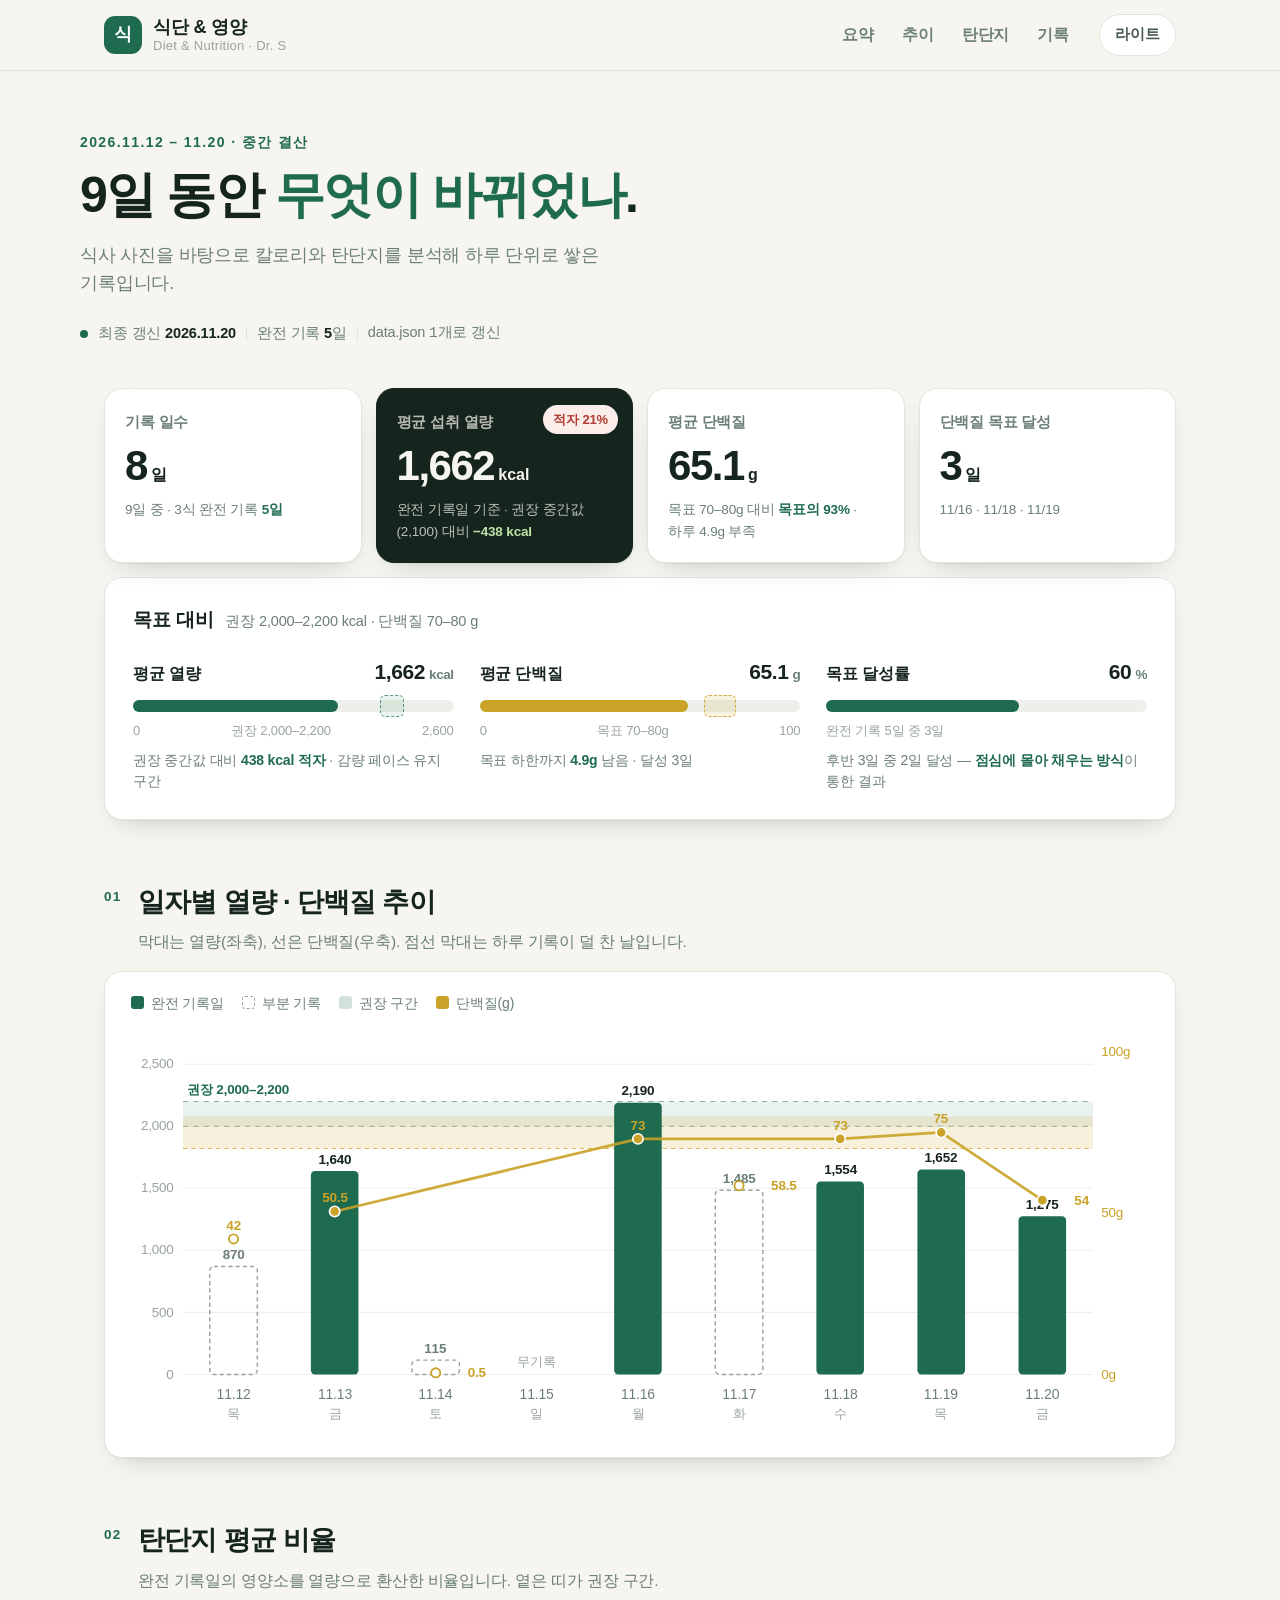
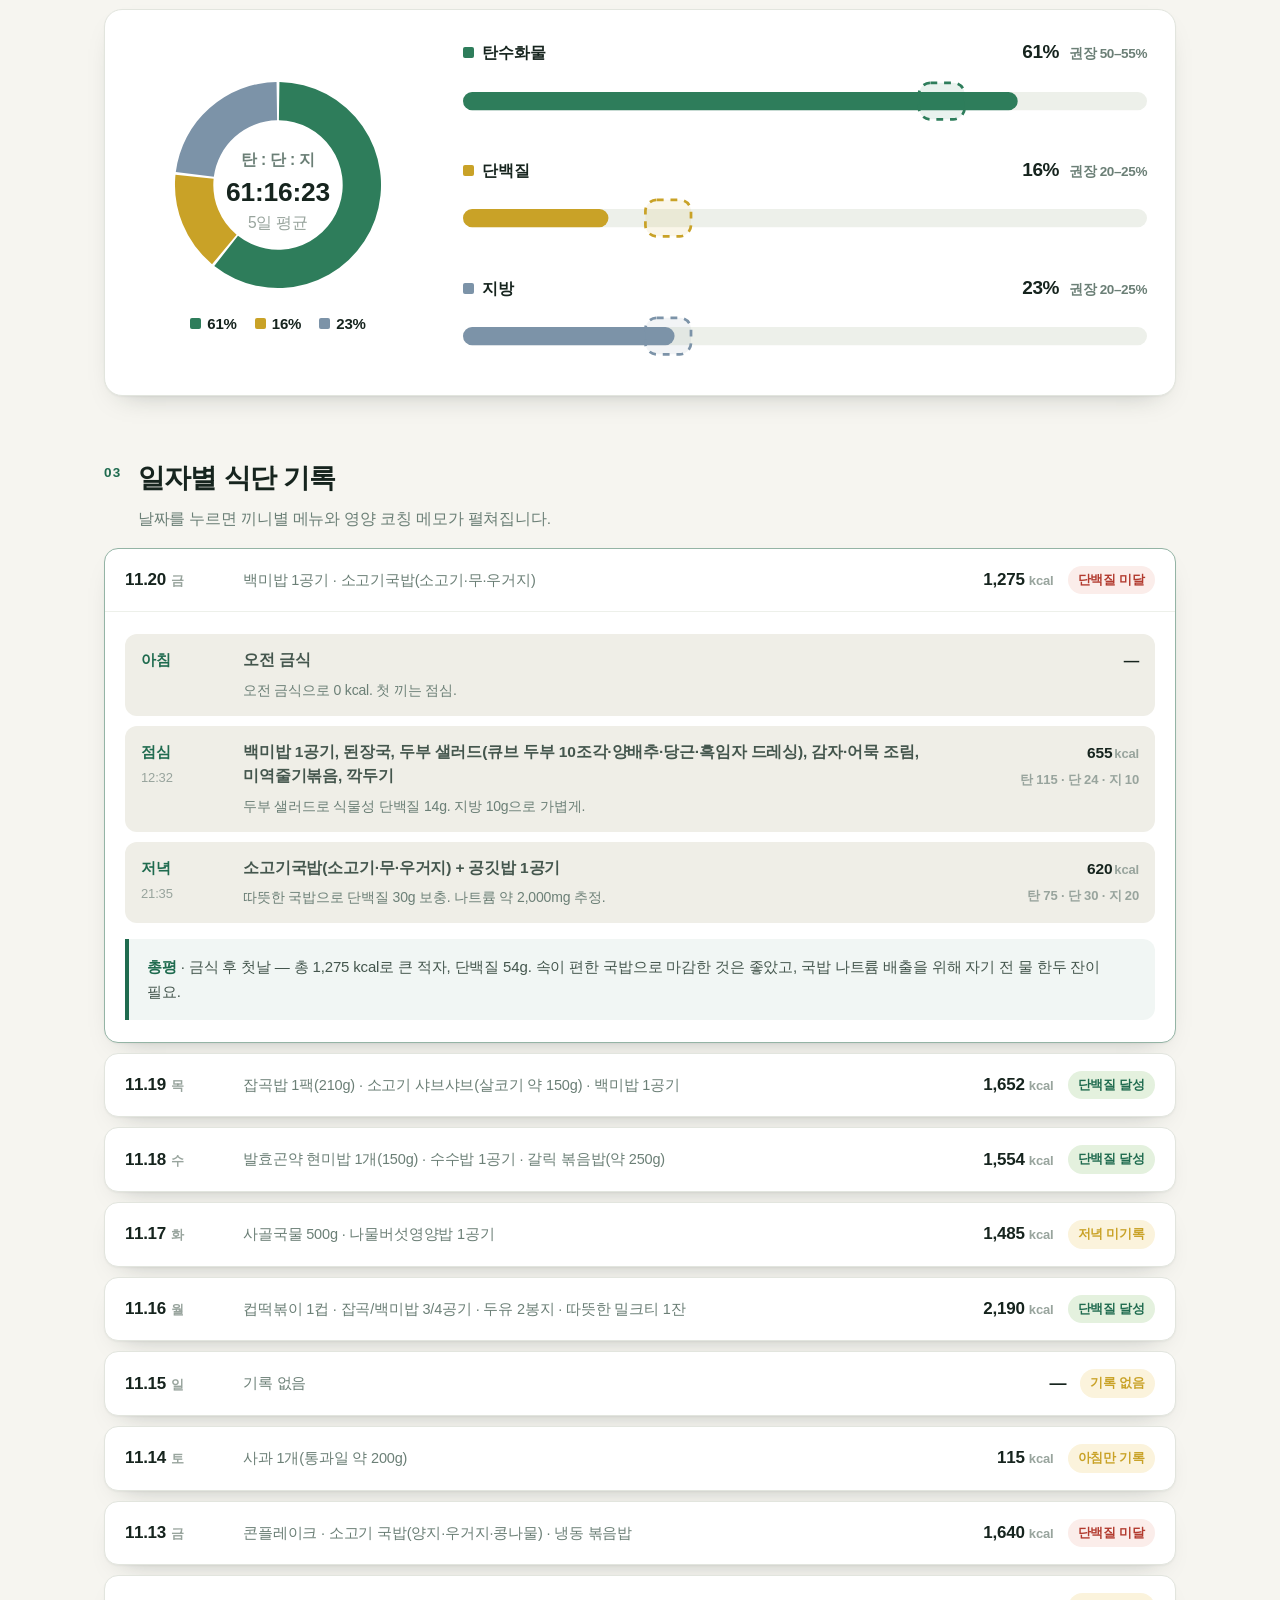
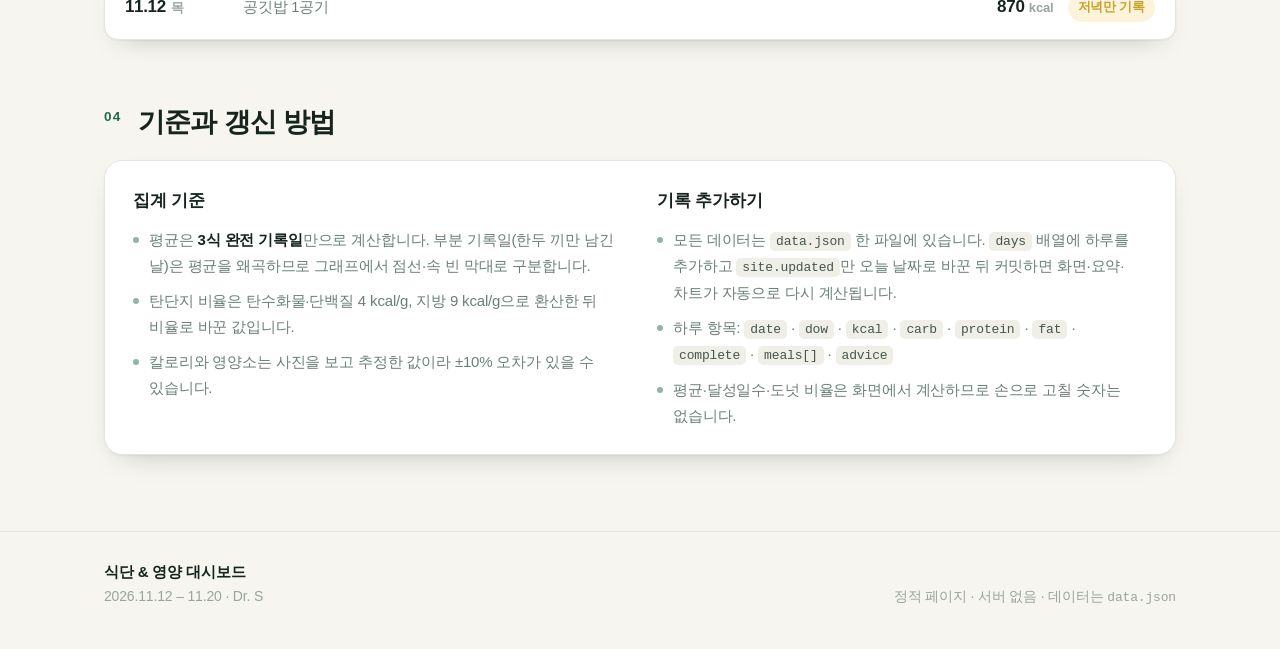
==== commit 40621a72: "식단 대시보드: 값 라벨 겹침 수정, 섹션 번호 줄바꿈 수정, 캡션 13px 통일" ====
--- a/diet/index.html
+++ b/diet/index.html
@@ -12,8 +12,8 @@
 <meta property="og:title" content="식단 &amp; 영양 대시보드">
 <meta property="og:description" content="9일 식단 결산 — 일자별 열량·단백질, 탄단지 비율, 끼니별 기록">
 <link rel="icon" href="data:image/svg+xml,%3Csvg xmlns='http://www.w3.org/2000/svg' viewBox='0 0 64 64'%3E%3Crect width='64' height='64' rx='14' fill='%231F6B4F'/%3E%3Ctext x='32' y='45' font-family='sans-serif' font-size='34' fill='%23F6F5F0' text-anchor='middle'%3E%EC%8B%9D%3C/text%3E%3C/svg%3E">
-<link rel="stylesheet" href="style.css?v=20261120c">
-<script src="app.js?v=20261120d" defer></script>
+<link rel="stylesheet" href="style.css?v=20261120e">
+<script src="app.js?v=20261120f" defer></script>
 </head>
 <body>
 <a class="skip" href="#main">본문으로 건너뛰기</a>
@@ -82,7 +82,7 @@
         <span><i class="sw sw--full"></i>완전 기록일</span>
         <span><i class="sw sw--part"></i>부분 기록</span>
         <span><i class="sw sw--band"></i>권장 구간</span>
-        <span><i class="sw sw--line"></i>단백질</span>
+        <span><i class="sw sw--line"></i>단백질(g)</span>
       </div>
       <div class="chart" id="trendChart"></div>
     </div>
--- a/diet/style.css
+++ b/diet/style.css
@@ -91,7 +91,7 @@
 }
 .brand__text { display: flex; flex-direction: column; line-height: 1.25; }
 .brand__text strong { font-size: 18px; font-weight: 800; }
-.brand__text span { font-size: 12.5px; color: var(--ink-4); letter-spacing: .02em; }
+.brand__text span { font-size: 13px; color: var(--ink-4); letter-spacing: .02em; }
 
 .nav { display: flex; gap: 4px; margin-left: auto; }
 .nav a {
@@ -161,7 +161,7 @@
 .kpi--accent .kpi__sub b { color: #BFE3A8; }
 html[data-theme="dark"] .kpi--accent .kpi__sub b { color: var(--green); }
 .kpi__flag {
-  position: absolute; right: 14px; top: 16px; font-size: 12.5px; font-weight: 700;
+  position: absolute; right: 14px; top: 16px; font-size: 13px; font-weight: 700;
   padding: 4px 10px; border-radius: 999px; background: var(--red-soft); color: var(--red);
 }
 
@@ -200,7 +200,7 @@
 
 /* ── 섹션 헤더 ────────────────────────────── */
 .sec-head { display: flex; gap: 16px; margin: 60px 0 16px; }
-.sec-num { font-size: 13.5px; font-weight: 800; color: var(--green); letter-spacing: .1em; padding-top: 6px; }
+.sec-num { flex: 0 0 auto; white-space: nowrap; font-size: 13.5px; font-weight: 800; color: var(--green); letter-spacing: .1em; padding-top: 6px; }
 .sec-head__body h2 { font-size: clamp(22px, 2.6vw, 27px); font-weight: 800; letter-spacing: -.025em; }
 .sec-head__body p { font-size: 15.5px; color: var(--ink-3); margin-top: 6px; line-height: 1.6; }
 
@@ -262,7 +262,7 @@
   display: -webkit-box; -webkit-line-clamp: 1; -webkit-box-orient: vertical;
 }
 .day__kcal { font-size: 17px; font-weight: 800; text-align: right; white-space: nowrap; }
-.day__kcal i { font-style: normal; font-size: 12.5px; font-weight: 600; color: var(--ink-4); margin-left: 4px; }
+.day__kcal i { font-style: normal; font-size: 13px; font-weight: 600; color: var(--ink-4); margin-left: 4px; }
 .day__tags { display: flex; gap: 6px; justify-content: flex-end; }
 .pill {
   font-size: 12.5px; font-weight: 700; padding: 4px 10px; border-radius: 999px;
@@ -279,11 +279,11 @@
 }
 .meal--empty { opacity: .6; }
 .meal__slot { font-size: 15px; font-weight: 800; color: var(--green); }
-.meal__slot span { display: block; font-size: 12.5px; font-weight: 500; color: var(--ink-4); margin-top: 3px; }
+.meal__slot span { display: block; font-size: 13px; font-weight: 500; color: var(--ink-4); margin-top: 3px; }
 .meal__menu { font-size: 15.5px; font-weight: 600; color: var(--ink-2); line-height: 1.6; }
 .meal__note { font-size: 14px; color: var(--ink-3); margin-top: 6px; line-height: 1.6; }
 .meal__k { text-align: right; font-size: 15.5px; font-weight: 800; white-space: nowrap; }
-.meal__k i { font-style: normal; font-size: 12.5px; font-weight: 600; color: var(--ink-4); margin-left: 2px; }
+.meal__k i { font-style: normal; font-size: 13px; font-weight: 600; color: var(--ink-4); margin-left: 2px; }
 .meal__macro { font-size: 13px; font-weight: 600; color: var(--ink-4); margin-top: 4px; white-space: nowrap; }
 .advice {
   margin-top: 16px; padding: 15px 18px; border-left: 4px solid var(--green);
@@ -340,7 +340,7 @@
   .kpi__num { font-size: clamp(28px, 8vw, 34px); }
   .kpi__num span { font-size: 14.5px; }
   .kpi__sub { font-size: 13px; margin-top: 10px; }
-  .kpi__flag { position: static; display: inline-block; margin-bottom: 8px; font-size: 12.5px; }
+  .kpi__flag { position: static; display: inline-block; margin-bottom: 8px; font-size: 13px; }
 
   .panel { padding: 20px 16px; border-radius: 16px; }
   .panel.panel--chart { padding: 16px 10px 14px; }
@@ -380,6 +380,7 @@
   .meal__menu { font-size: 16px; }
   .meal__note { font-size: 14.5px; }
   .meal__k { grid-column: 2; text-align: left; display: flex; gap: 10px; align-items: baseline; margin-top: 4px; }
+  .meal--empty .meal__k { display: none; }
   .meal__k i { font-size: 13px; }
   .meal__macro { font-size: 13.5px; margin-top: 0; }
   .advice { font-size: 15px; padding: 14px 16px; }
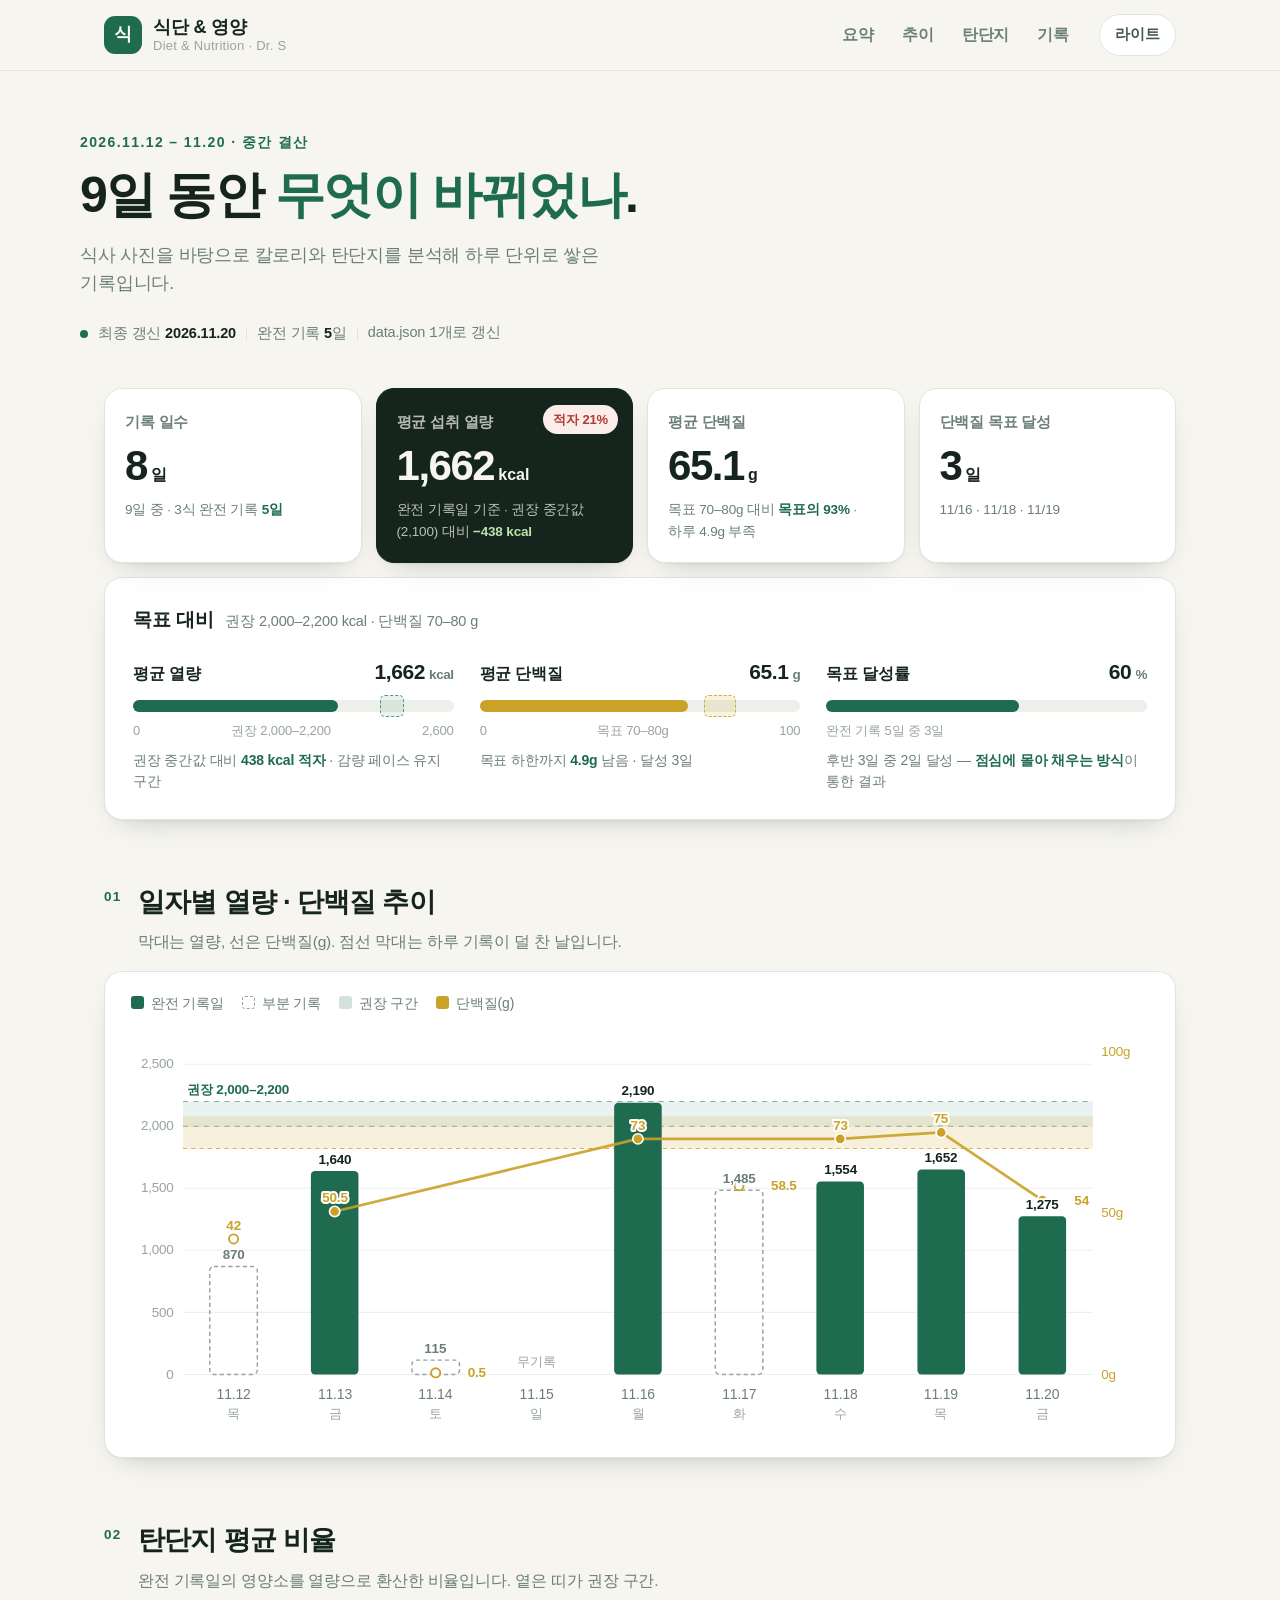
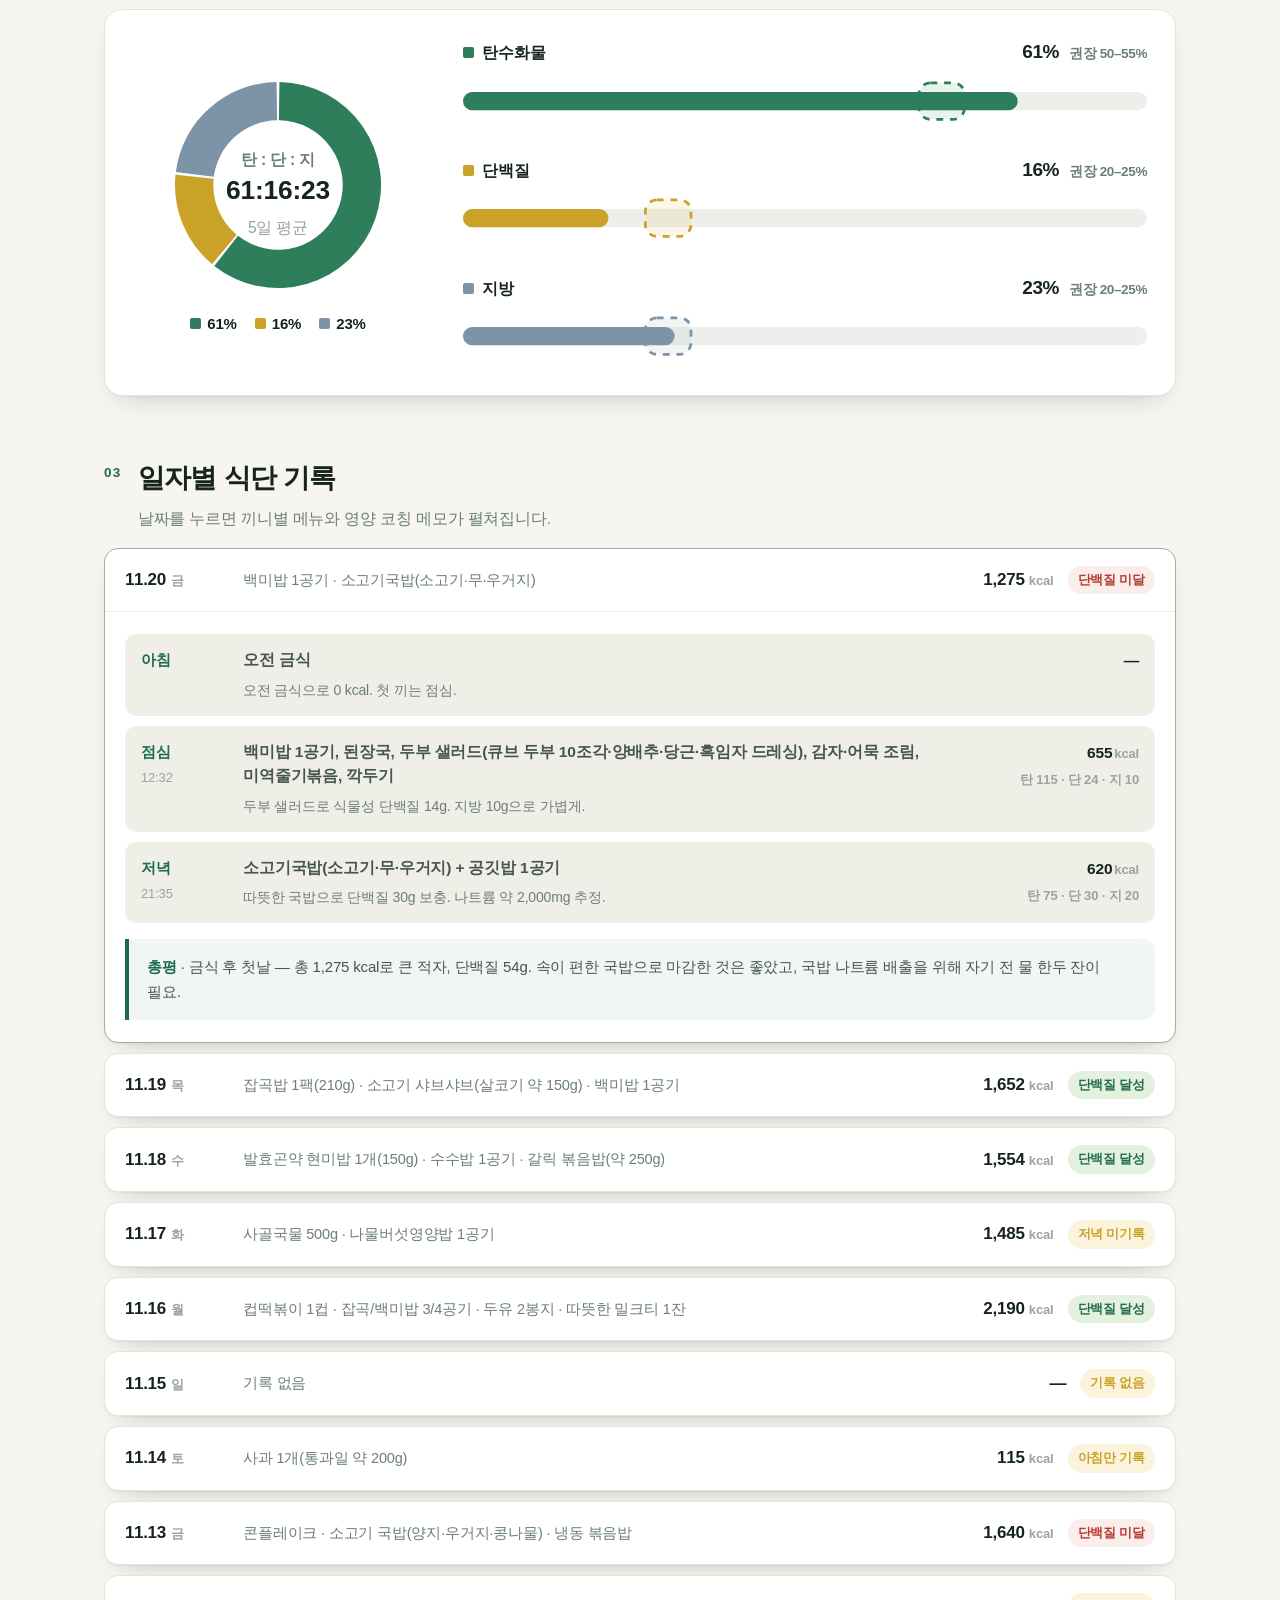
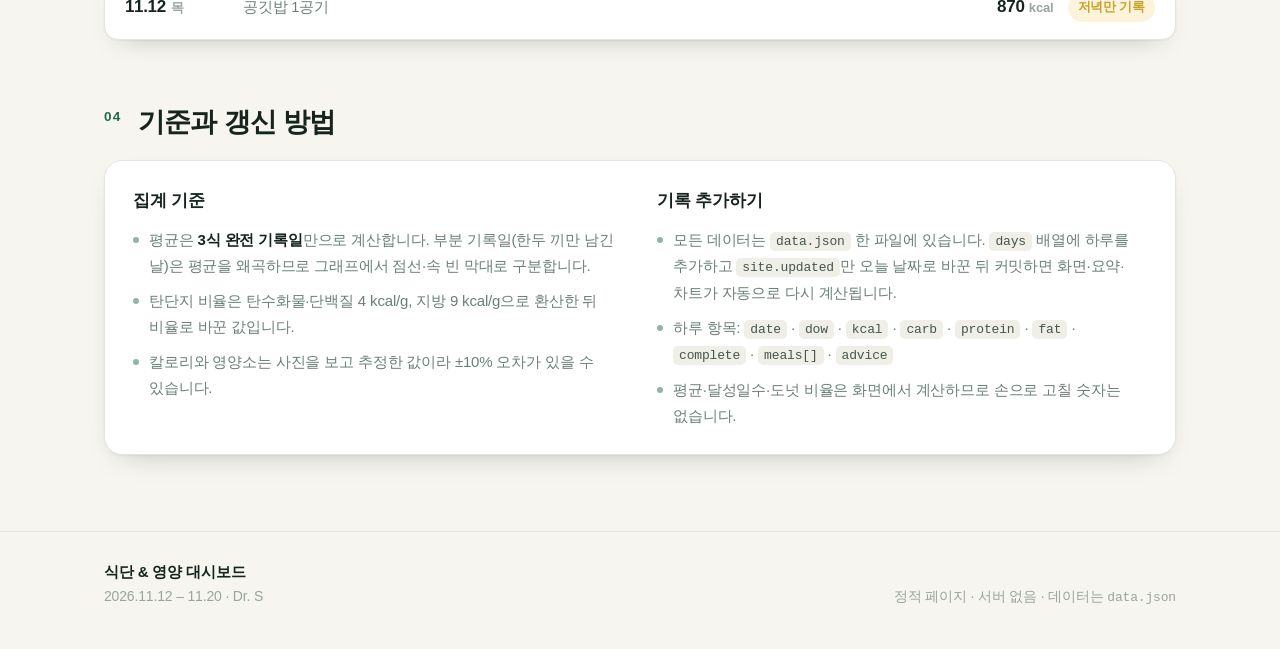
==== commit d28dd734: "식단 대시보드: 차트 값 라벨에 배경 테두리(halo) 추가·선 위에 그리기, 도넛 캡션 간격, 추이 설명 문구 수정" ====
--- a/diet/index.html
+++ b/diet/index.html
@@ -13,7 +13,7 @@
 <meta property="og:description" content="9일 식단 결산 — 일자별 열량·단백질, 탄단지 비율, 끼니별 기록">
 <link rel="icon" href="data:image/svg+xml,%3Csvg xmlns='http://www.w3.org/2000/svg' viewBox='0 0 64 64'%3E%3Crect width='64' height='64' rx='14' fill='%231F6B4F'/%3E%3Ctext x='32' y='45' font-family='sans-serif' font-size='34' fill='%23F6F5F0' text-anchor='middle'%3E%EC%8B%9D%3C/text%3E%3C/svg%3E">
 <link rel="stylesheet" href="style.css?v=20261120e">
-<script src="app.js?v=20261120f" defer></script>
+<script src="app.js?v=20261120g" defer></script>
 </head>
 <body>
 <a class="skip" href="#main">본문으로 건너뛰기</a>
@@ -74,7 +74,7 @@
       <p class="sec-num" aria-hidden="true">01</p>
       <div class="sec-head__body">
         <h2>일자별 열량 · 단백질 추이</h2>
-        <p>막대는 열량(좌축), 선은 단백질(우축). 점선 막대는 하루 기록이 덜 찬 날입니다.</p>
+        <p>막대는 열량, 선은 단백질(g). 점선 막대는 하루 기록이 덜 찬 날입니다.</p>
       </div>
     </div>
     <div class="panel panel--chart">
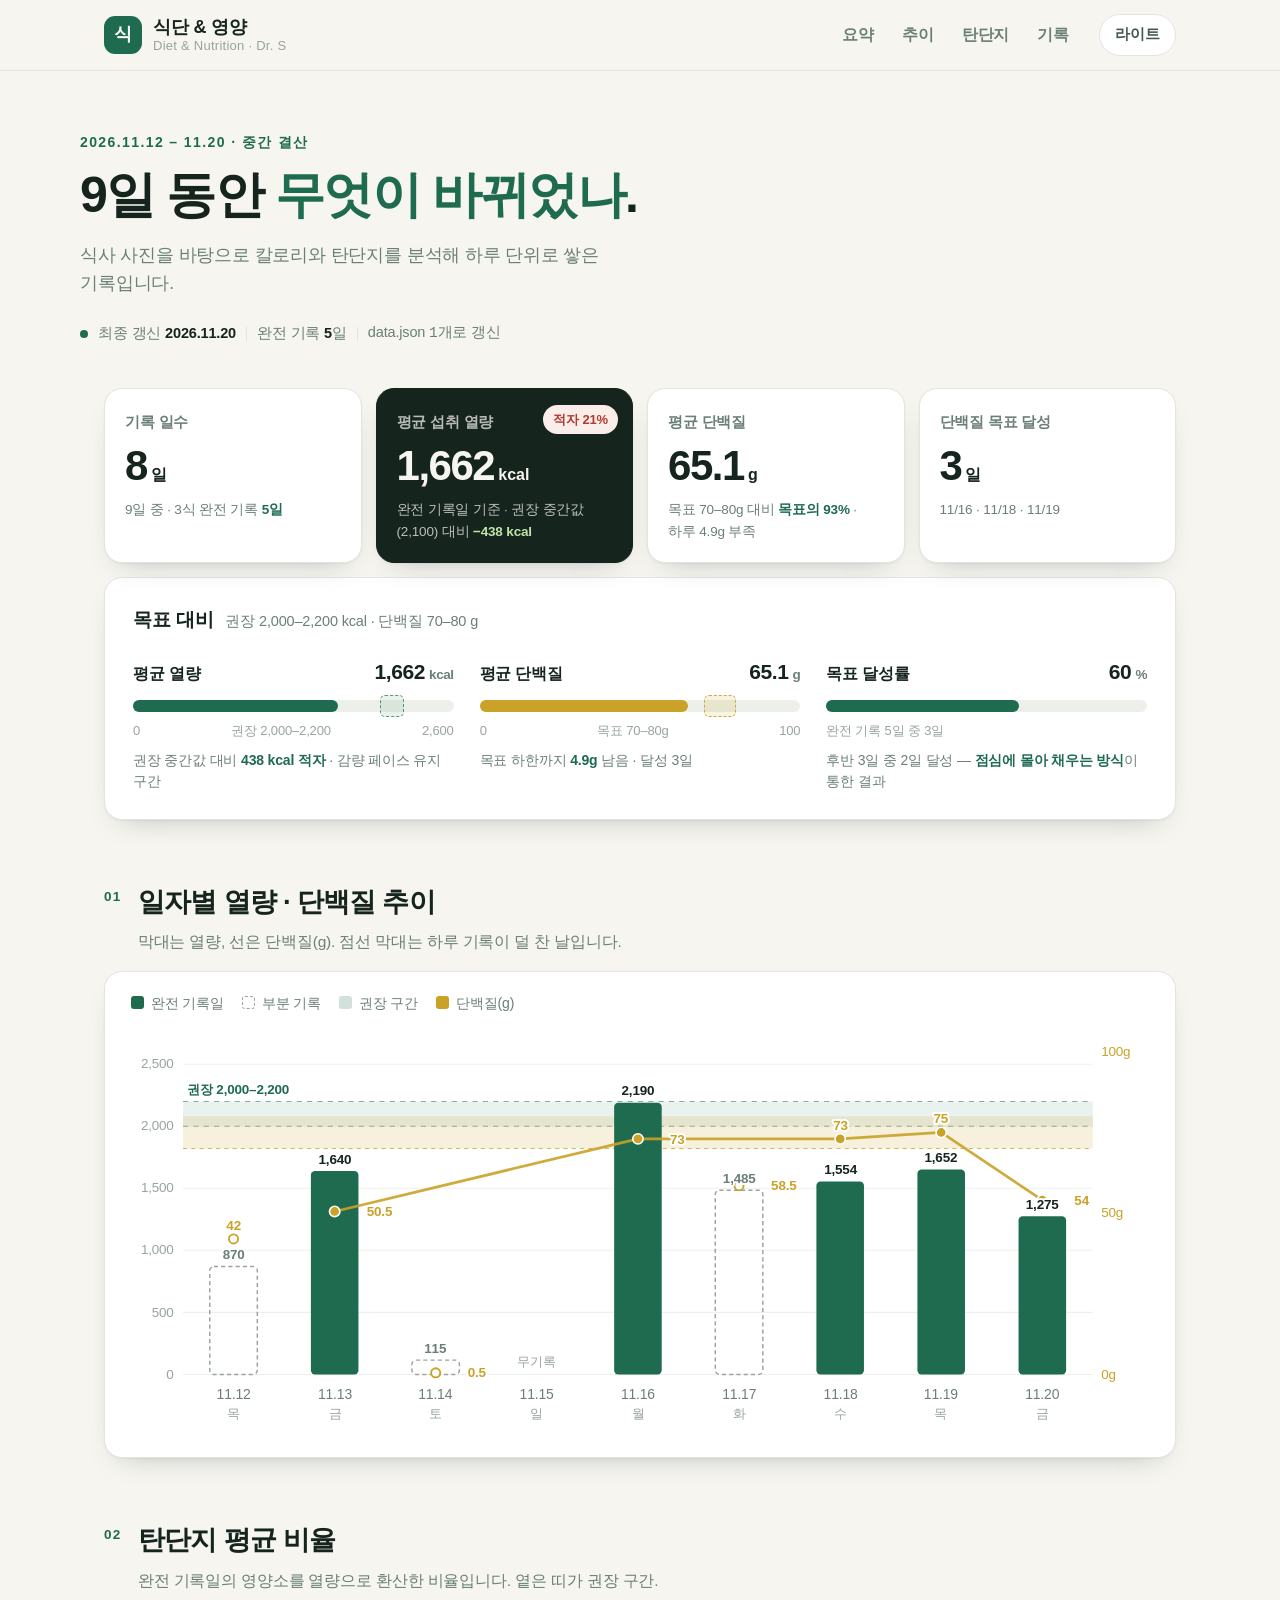
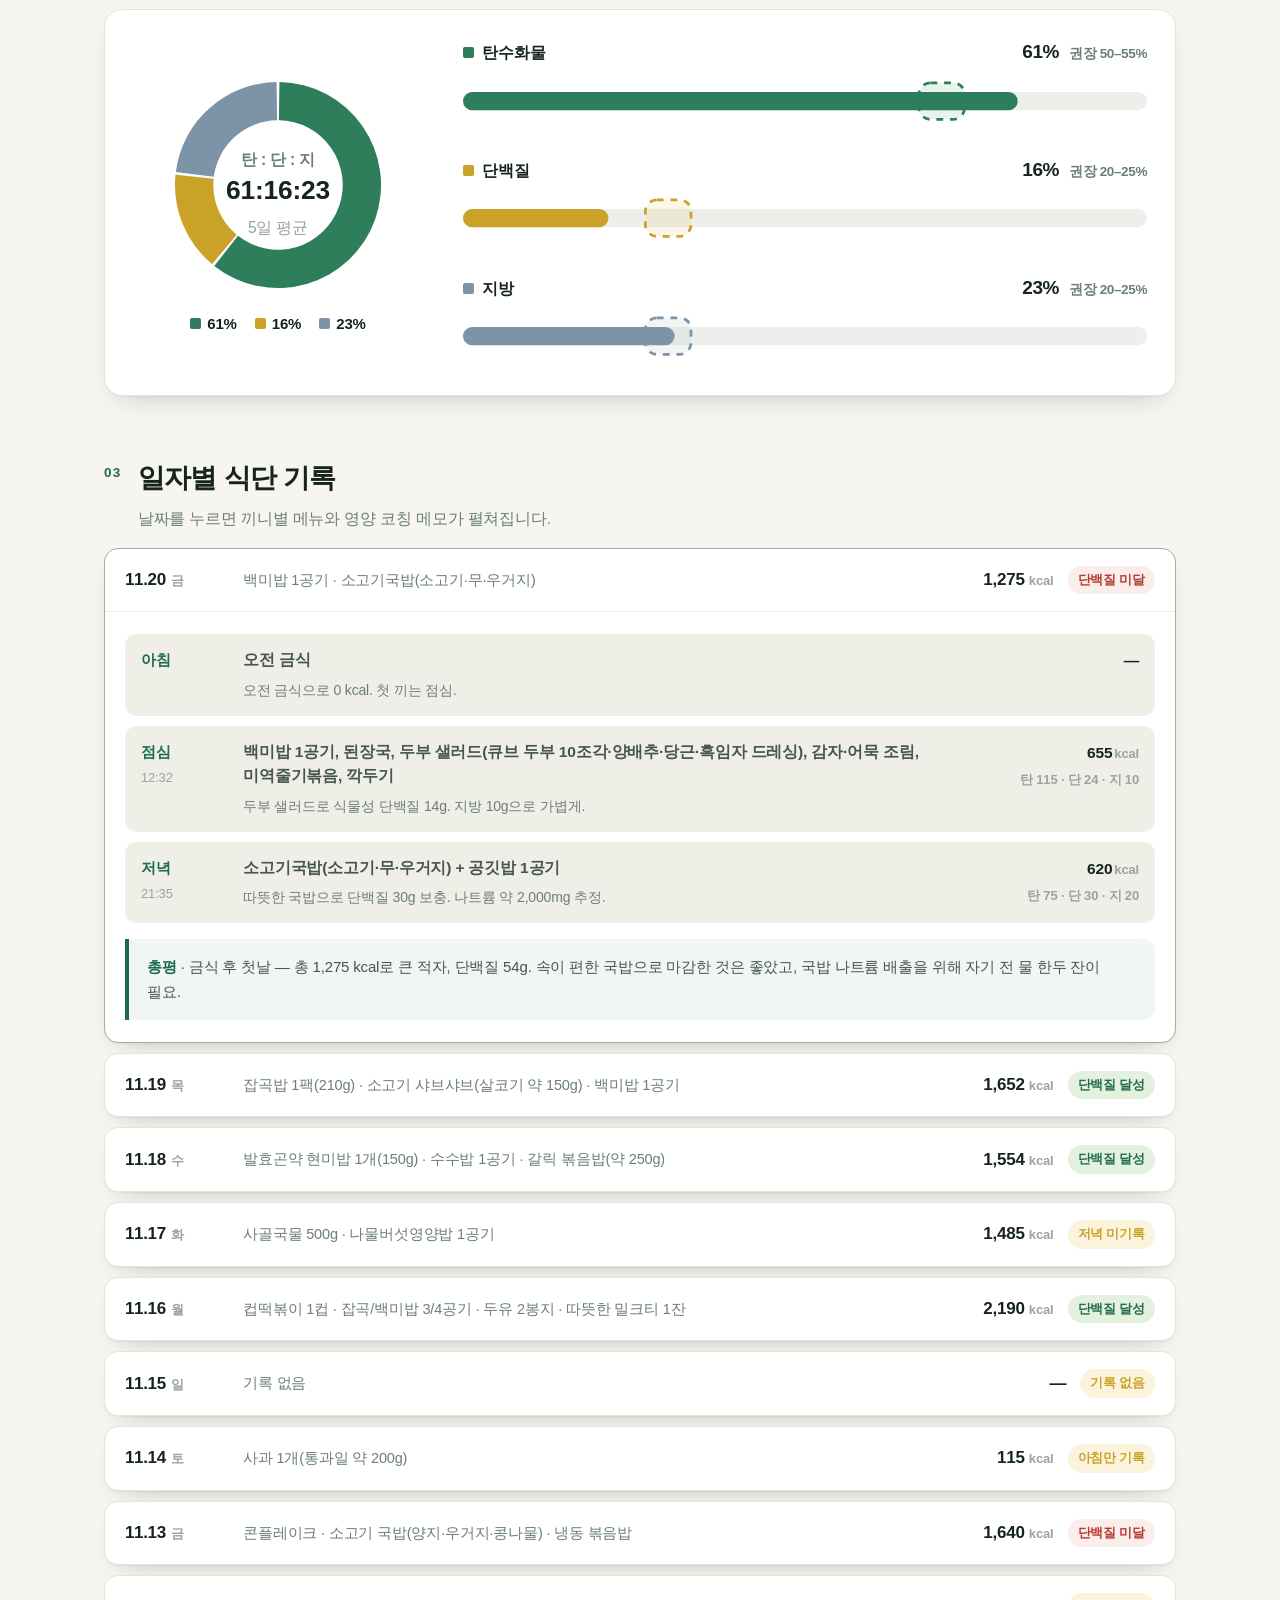
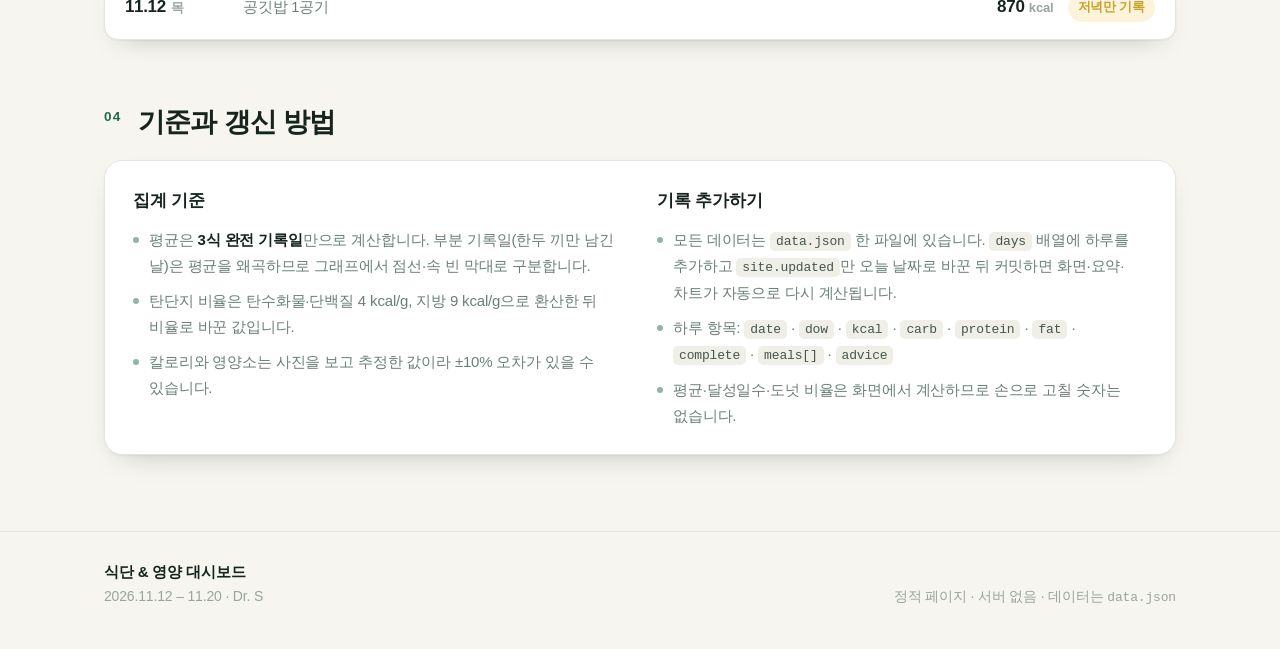
==== commit a2ed1615: "식단 대시보드: 막대 안쪽에 놓이던 단백질 값 라벨을 막대 옆으로 이동(넓은 화면)" ====
--- a/diet/index.html
+++ b/diet/index.html
@@ -12,8 +12,8 @@
 <meta property="og:title" content="식단 &amp; 영양 대시보드">
 <meta property="og:description" content="9일 식단 결산 — 일자별 열량·단백질, 탄단지 비율, 끼니별 기록">
 <link rel="icon" href="data:image/svg+xml,%3Csvg xmlns='http://www.w3.org/2000/svg' viewBox='0 0 64 64'%3E%3Crect width='64' height='64' rx='14' fill='%231F6B4F'/%3E%3Ctext x='32' y='45' font-family='sans-serif' font-size='34' fill='%23F6F5F0' text-anchor='middle'%3E%EC%8B%9D%3C/text%3E%3C/svg%3E">
-<link rel="stylesheet" href="style.css?v=20261120e">
-<script src="app.js?v=20261120g" defer></script>
+<link rel="stylesheet" href="style.css?v=20261120j">
+<script src="app.js?v=20261120k" defer></script>
 </head>
 <body>
 <a class="skip" href="#main">본문으로 건너뛰기</a>
--- a/diet/style.css
+++ b/diet/style.css
@@ -332,7 +332,8 @@
   .hero { padding-top: 34px; }
   .hero h1 { font-size: clamp(30px, 8.4vw, 40px); }
   .lead { font-size: 17px; }
-  .hero__meta { font-size: 15px; gap: 8px; }
+  .hero__meta { font-size: 15px; gap: 4px 10px; }
+  .hero__meta .sep { display: none; }
 
   .kpis { gap: 12px; }
   .kpi { padding: 18px 16px 16px; border-radius: 16px; }
@@ -381,6 +382,7 @@
   .meal__note { font-size: 14.5px; }
   .meal__k { grid-column: 2; text-align: left; display: flex; gap: 10px; align-items: baseline; margin-top: 4px; }
   .meal--empty .meal__k { display: none; }
+  .meal__k.is-none { display: none; }
   .meal__k i { font-size: 13px; }
   .meal__macro { font-size: 13.5px; margin-top: 0; }
   .advice { font-size: 15px; padding: 14px 16px; }
